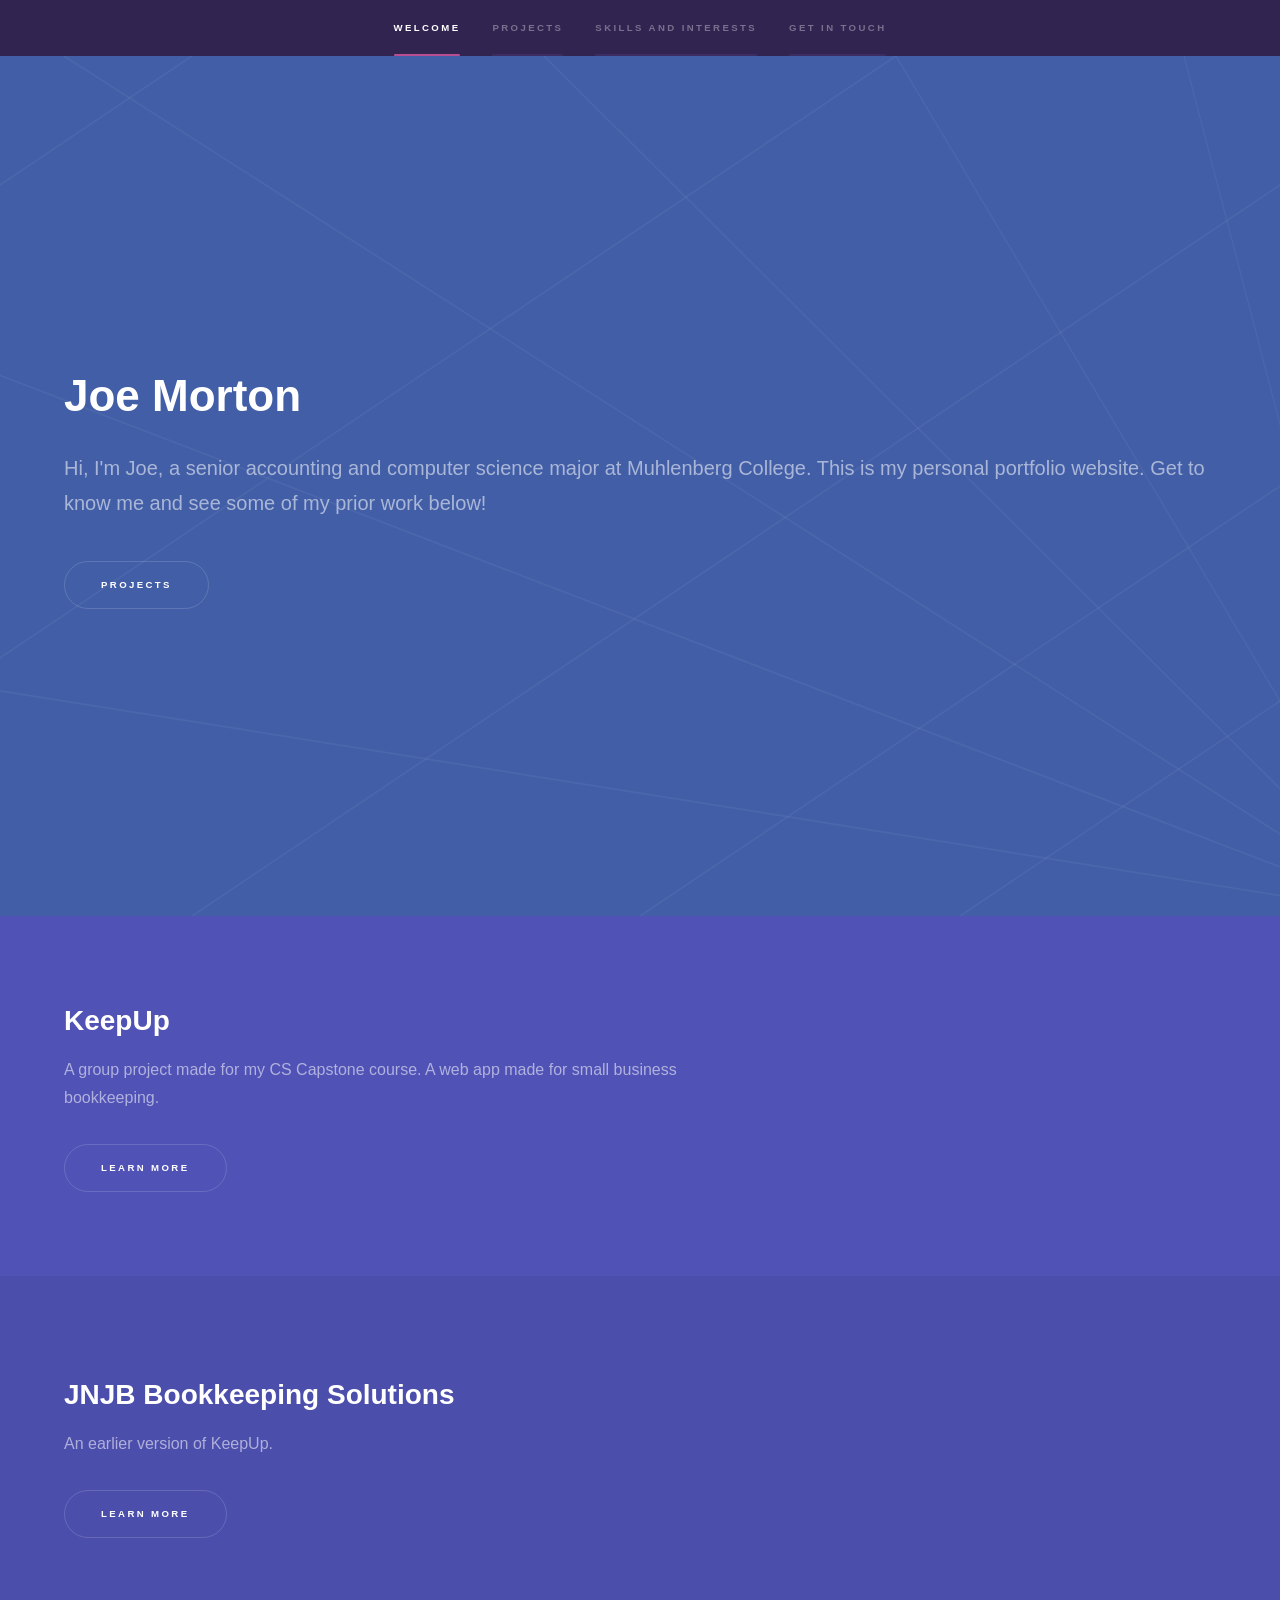
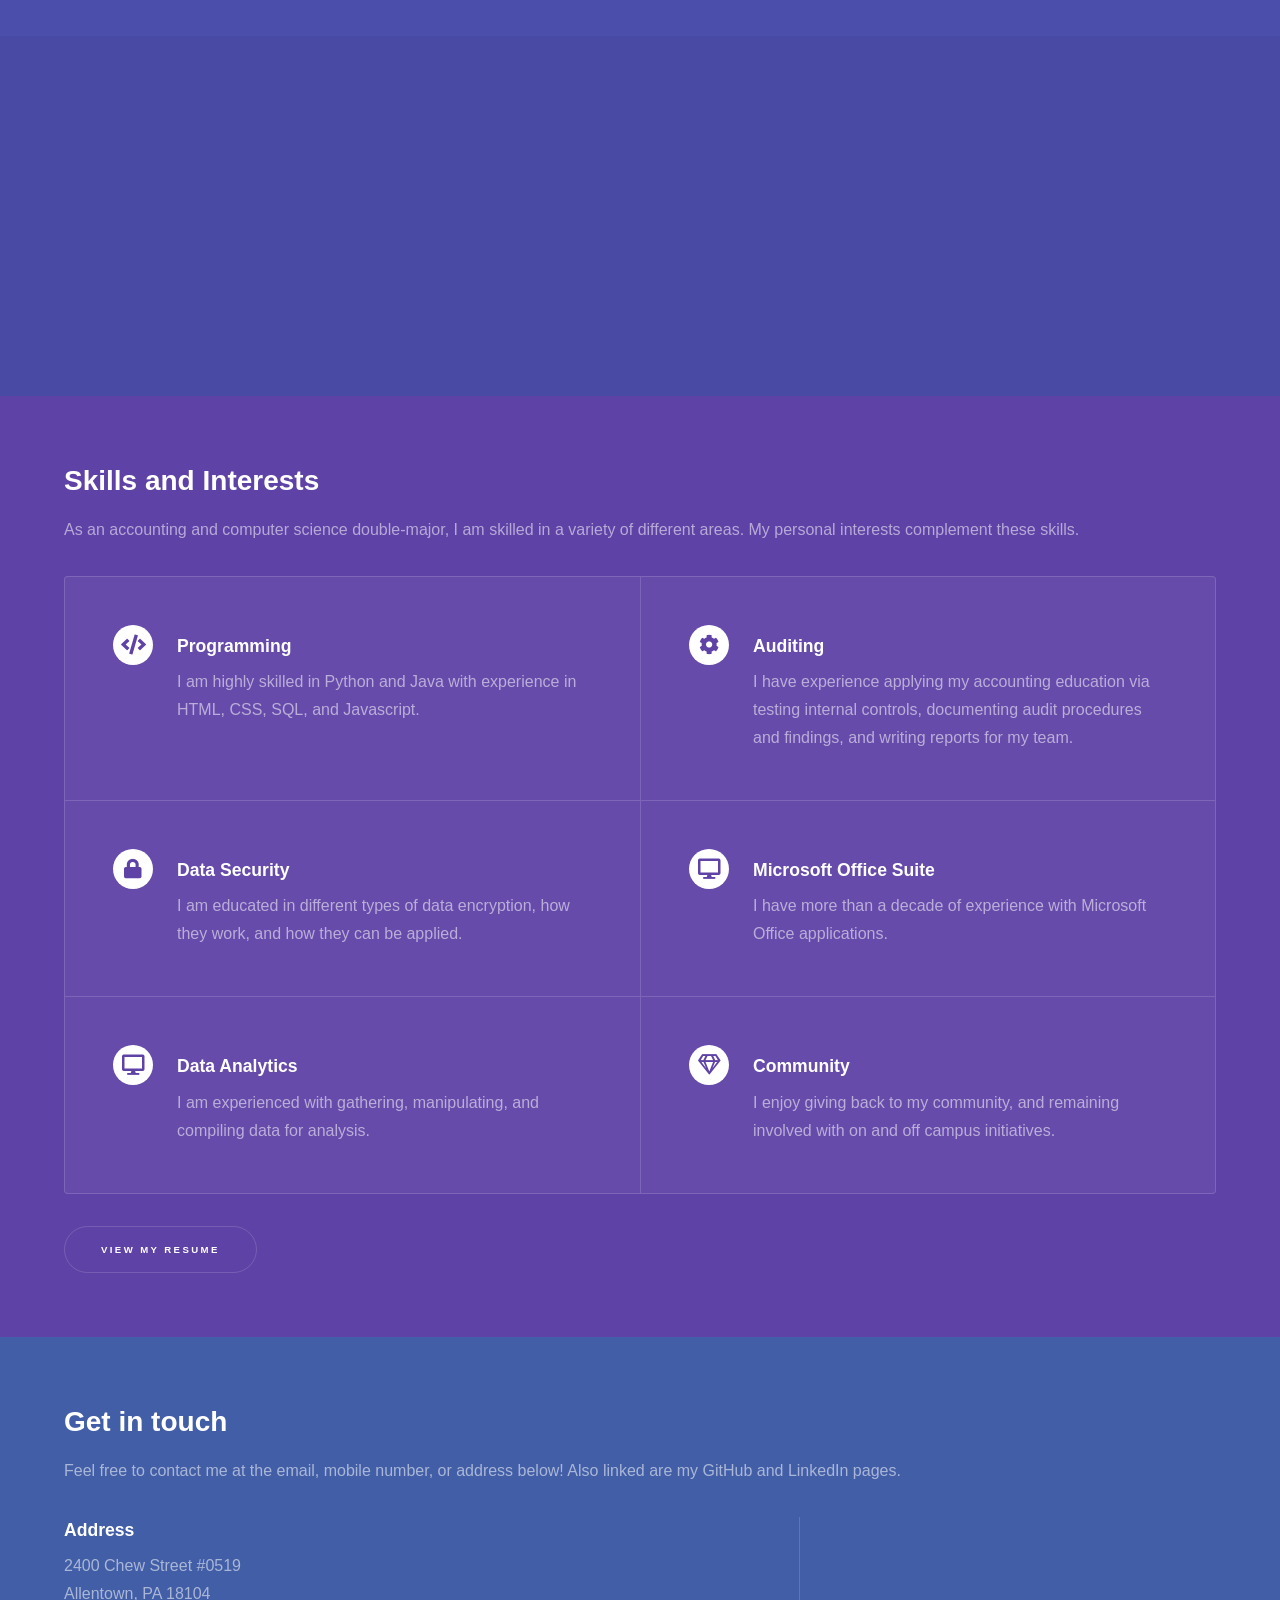
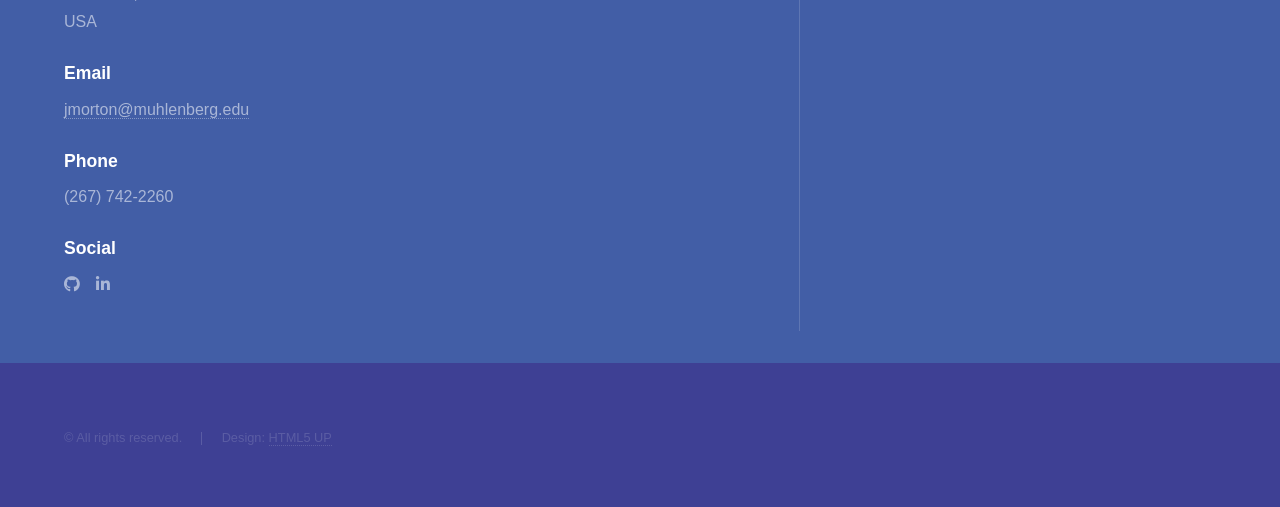
==== html5up-hyperspace/index.html @ 294fd1d9 "Add files via upload" ====
<!DOCTYPE HTML>
<!--
	Hyperspace by HTML5 UP
	html5up.net | @ajlkn
	Free for personal and commercial use under the CCA 3.0 license (html5up.net/license)
-->
<html>
	<head>
		<title>Joe Morton Personal Portfolio</title>
		<meta charset="utf-8" />
		<meta name="viewport" content="width=device-width, initial-scale=1, user-scalable=no" />
		<link rel="stylesheet" href="assets/css/main.css" />
		<noscript><link rel="stylesheet" href="assets/css/noscript.css" /></noscript>
	</head>
	<body class="is-preload">

		<!-- Sidebar -->
			<section id="sidebar">
				<div class="inner">
					<nav>
						<ul>
							<li><a href="#intro">Welcome</a></li>
							<li><a href="#one">Projects</a></li>
							<li><a href="#two">Skills and Interests</a></li>
							<li><a href="#three">Get in touch</a></li>
						</ul>
					</nav>
				</div>
			</section>

		<!-- Wrapper -->
			<div id="wrapper">

				<!-- Intro -->
					<section id="intro" class="wrapper style1 fullscreen fade-up">
						<div class="inner">
							<h1>Joe Morton</h1>
							<p>Hi, I'm Joe, a senior accounting and computer science major at Muhlenberg College. This is my personal portfolio website. Get to know me and see some of my prior work below!</p>
							<ul class="actions">
								<li><a href="#one" class="button scrolly">Projects</a></li>
							</ul>
						</div>
					</section>

				<!-- One -->
					<section id="one" class="wrapper style2 spotlights">
						<section>
							<div class="content">
								<div class="inner">
									<h2>KeepUp</h2>
									<p>A group project made for my CS Capstone course. A web app made for small business bookkeeping.</p>
									<ul class="actions">
										<li><a href="keepUp.html" class="button">Learn more</a></li>
									</ul>
								</div>
							</div>
						</section>
						<section>
							<div class="content">
								<div class="inner">
									<h2>JNJB Bookkeeping Solutions</h2>
									<p>An earlier version of KeepUp.</p>
									<ul class="actions">
										<li><a href="jNJB.html" class="button">Learn more</a></li>
									</ul>
								</div>
							</div>
						</section>
						<section>
							<div class="content">
								<div class="inner">
									<h2>PyAccountant</h2>
									<p>A simple Python program that reads ".csv" type accounting journals and finds errors.</p>
									<ul class="actions">
										<li><a href="pyAccountant.html" class="button">Learn more</a></li>
									</ul>
								</div>
							</div>
						</section>
					</section>

				<!-- Two -->
					<section id="two" class="wrapper style3 fade-up">
						<div class="inner">
							<h2>Skills and Interests</h2>
							<p>As an accounting and computer science double-major, I am skilled in a variety of different areas. My personal interests complement these skills.</p>
							<div class="features">
								<section>
									<span class="icon solid major fa-code"></span>
									<h3>Programming</h3>
									<p>I am highly skilled in Python and Java with experience in HTML, CSS, SQL, and Javascript.</p>
								</section>
								<section>
									<span class="icon solid major fa-cog"></span>
									<h3>Auditing</h3>
									<p>I have experience applying my accounting education via testing internal controls, documenting audit procedures and findings, and writing reports for my team.</p>
								</section>
								<section>
									<span class="icon solid major fa-lock"></span>
									<h3>Data Security</h3>
									<p>I am educated in different types of data encryption, how they work, and how they can be applied.</p>
								</section>
								<section>
									<span class="icon solid major fa-desktop"></span>
									<h3>Microsoft Office Suite</h3>
									<p>I have more than a decade of experience with Microsoft Office applications.</p>
								</section>
								<section>
									<span class="icon solid major fa-desktop"></span>
									<h3>Data Analytics</h3>
									<p>I am experienced with gathering, manipulating, and compiling data for analysis.</p>
								</section>
								<section>
									<span class="icon major fa-gem"></span>
									<h3>Community</h3>
									<p>I enjoy giving back to my community, and remaining involved with on and off campus initiatives.</p>
								</section>
							</div>
							<ul class="actions">
								<li><a href="Joseph Morton Resume.pdf" class="button">View my resume</a></li>
							</ul>
						</div>
					</section>

				<!-- Three -->
					<section id="three" class="wrapper style1 fade-up">
						<div class="inner">
							<h2>Get in touch</h2>
							<p>Feel free to contact me at the email, mobile number, or address below! Also linked are my GitHub and LinkedIn pages.</p>
							<div class="split style1">
								<section>
									<ul class="contact">
										<li>
											<h3>Address</h3>
											<span>2400 Chew Street #0519<br />
											Allentown, PA 18104<br />
											USA</span>
										</li>
										<li>
											<h3>Email</h3>
											<a href="mailto:jmorton@muhlenberg.edu">jmorton@muhlenberg.edu</a>
										</li>
										<li>
											<h3>Phone</h3>
											<span>(267) 742-2260</span>
										</li>
										<li>
											<h3>Social</h3>
											<ul class="icons">
												<li><a href="https://github.com/jmorton071" class="icon brands fa-github"><span class="label">GitHub</span></a></li>
												<li><a href="www.linkedin.com/in/joe-morton-667a39274" class="icon brands fa-linkedin-in"><span class="label">LinkedIn</span></a></li>
											</ul>
										</li>
									</ul>
								</section>
							</div>
						</div>
					</section>

			</div>

		<!-- Footer -->
			<footer id="footer" class="wrapper style2-alt">
				<div class="inner">
					<ul class="menu">
						<li>&copy; All rights reserved.</li><li>Design: <a href="http://html5up.net">HTML5 UP</a></li>
					</ul>
				</div>
			</footer>

		<!-- Scripts -->
			<script src="assets/js/jquery.min.js"></script>
			<script src="assets/js/jquery.scrollex.min.js"></script>
			<script src="assets/js/jquery.scrolly.min.js"></script>
			<script src="assets/js/browser.min.js"></script>
			<script src="assets/js/breakpoints.min.js"></script>
			<script src="assets/js/util.js"></script>
			<script src="assets/js/main.js"></script>

	</body>
</html>
---- html5up-hyperspace/assets/css/main.css ----
@import url(fontawesome-all.min.css);

/*
	Hyperspace by HTML5 UP
	html5up.net | @ajlkn
	Free for personal and commercial use under the CCA 3.0 license (html5up.net/license)
*/

html, body, div, span, applet, object,
iframe, h1, h2, h3, h4, h5, h6, p, blockquote,
pre, a, abbr, acronym, address, big, cite,
code, del, dfn, em, img, ins, kbd, q, s, samp,
small, strike, strong, sub, sup, tt, var, b,
u, i, center, dl, dt, dd, ol, ul, li, fieldset,
form, label, legend, table, caption, tbody,
tfoot, thead, tr, th, td, article, aside,
canvas, details, embed, figure, figcaption,
footer, header, hgroup, menu, nav, output, ruby,
section, summary, time, mark, audio, video {
	margin: 0;
	padding: 0;
	border: 0;
	font-size: 100%;
	font: inherit;
	vertical-align: baseline;}

article, aside, details, figcaption, figure,
footer, header, hgroup, menu, nav, section {
	display: block;}

body {
	line-height: 1;
}

ol, ul {
	list-style: none;
}

blockquote, q {
	quotes: none;
}

	blockquote:before, blockquote:after, q:before, q:after {
		content: '';
		content: none;
	}

table {
	border-collapse: collapse;
	border-spacing: 0;
}

body {
	-webkit-text-size-adjust: none;
}

mark {
	background-color: transparent;
	color: inherit;
}

input::-moz-focus-inner {
	border: 0;
	padding: 0;
}

input, select, textarea {
	-moz-appearance: none;
	-webkit-appearance: none;
	-ms-appearance: none;
	appearance: none;
}

/* Basic */

	@-ms-viewport {
		width: device-width;
	}

	body {
		-ms-overflow-style: scrollbar;
	}

	@media screen and (max-width: 480px) {

		html, body {
			min-width: 320px;
		}

	}

	html {
		box-sizing: border-box;
	}

	*, *:before, *:after {
		box-sizing: inherit;
	}

	body {
		background: #312450;
	}

		body.is-preload *, body.is-preload *:before, body.is-preload *:after {
			-moz-animation: none !important;
			-webkit-animation: none !important;
			-ms-animation: none !important;
			animation: none !important;
			-moz-transition: none !important;
			-webkit-transition: none !important;
			-ms-transition: none !important;
			transition: none !important;
		}

/* Type */

	body, input, select, textarea {
		color: rgba(255, 255, 255, 0.55);
		font-family: Arial, Helvetica, sans-serif;
		font-size: 16.5pt;
		font-weight: normal;
		line-height: 1.75;
	}

		@media screen and (max-width: 1680px) {

			body, input, select, textarea {
				font-size: 13pt;
			}

		}

		@media screen and (max-width: 1280px) {

			body, input, select, textarea {
				font-size: 12pt;
			}

		}

		@media screen and (max-width: 360px) {

			body, input, select, textarea {
				font-size: 11pt;
			}

		}

	a {
		-moz-transition: color 0.2s ease, border-bottom-color 0.2s ease;
		-webkit-transition: color 0.2s ease, border-bottom-color 0.2s ease;
		-ms-transition: color 0.2s ease, border-bottom-color 0.2s ease;
		transition: color 0.2s ease, border-bottom-color 0.2s ease;
		border-bottom: dotted 1px rgba(255, 255, 255, 0.35);
		color: inherit;
		text-decoration: none;
	}

		a:hover {
			border-bottom-color: transparent;
			color: #ffffff;
		}

	strong, b {
		color: #ffffff;
		font-weight: bold;
	}

	em, i {
		font-style: italic;
	}

	p {
		margin: 0 0 2em 0;
	}

	h1, h2, h3, h4, h5, h6 {
		color: #ffffff;
		font-weight: bold;
		line-height: 1.5;
		margin: 0 0 0.5em 0;
	}

		h1 a, h2 a, h3 a, h4 a, h5 a, h6 a {
			color: inherit;
			text-decoration: none;
		}

	h1 {
		font-size: 2.75em;
	}

		h1.major {
			margin: 0 0 1.3em 0;
			position: relative;
			padding-bottom: 0.35em;
		}

			h1.major:after {
				background-image: -moz-linear-gradient(to right, #5e42a6, #b74e91);
				background-image: -webkit-linear-gradient(to right, #5e42a6, #b74e91);
				background-image: -ms-linear-gradient(to right, #5e42a6, #b74e91);
				background-image: linear-gradient(to right, #5e42a6, #b74e91);
				-moz-transition: max-width 0.2s ease;
				-webkit-transition: max-width 0.2s ease;
				-ms-transition: max-width 0.2s ease;
				transition: max-width 0.2s ease;
				border-radius: 0.2em;
				bottom: 0;
				content: '';
				height: 0.05em;
				position: absolute;
				right: 0;
				width: 100%;
			}

	h2 {
		font-size: 1.75em;
	}

	h3 {
		font-size: 1.1em;
	}

	h4 {
		font-size: 1em;
	}

	h5 {
		font-size: 0.8em;
	}

	h6 {
		font-size: 0.6em;
	}

	@media screen and (max-width: 736px) {

		h1 {
			font-size: 2em;
		}

		h2 {
			font-size: 1.25em;
		}

		h3 {
			font-size: 1em;
		}

		h4 {
			font-size: 0.8em;
		}

		h5 {
			font-size: 0.6em;
		}

		h6 {
			font-size: 0.6em;
		}

	}

	sub {
		font-size: 0.8em;
		position: relative;
		top: 0.5em;
	}

	sup {
		font-size: 0.8em;
		position: relative;
		top: -0.5em;
	}

	blockquote {
		border-left: solid 4px rgba(255, 255, 255, 0.15);
		font-style: italic;
		margin: 0 0 2em 0;
		padding: 0.5em 0 0.5em 2em;
	}

	code {
		background: rgba(255, 255, 255, 0.05);
		border-radius: 0.25em;
		border: solid 1px rgba(255, 255, 255, 0.15);
		font-family: "Courier New", monospace;
		font-size: 0.9em;
		margin: 0 0.25em;
		padding: 0.25em 0.65em;
	}

	pre {
		-webkit-overflow-scrolling: touch;
		font-family: "Courier New", monospace;
		font-size: 0.9em;
		margin: 0 0 2em 0;
	}

		pre code {
			display: block;
			line-height: 1.75em;
			padding: 1em 1.5em;
			overflow-x: auto;
		}

	hr {
		border: 0;
		border-bottom: solid 1px rgba(255, 255, 255, 0.15);
		margin: 2em 0;
	}

		hr.major {
			margin: 3em 0;
		}

	.align-left {
		text-align: left;
	}

	.align-center {
		text-align: center;
	}

	.align-right {
		text-align: right;
	}

/* Row */

	.row {
		display: flex;
		flex-wrap: wrap;
		box-sizing: border-box;
		align-items: stretch;
	}

		.row > * {
			box-sizing: border-box;
		}

		.row.gtr-uniform > * > :last-child {
			margin-bottom: 0;
		}

		.row.aln-left {
			justify-content: flex-start;
		}

		.row.aln-center {
			justify-content: center;
		}

		.row.aln-right {
			justify-content: flex-end;
		}

		.row.aln-top {
			align-items: flex-start;
		}

		.row.aln-middle {
			align-items: center;
		}

		.row.aln-bottom {
			align-items: flex-end;
		}

		.row > .imp {
			order: -1;
		}

		.row > .col-1 {
			width: 8.33333%;
		}

		.row > .off-1 {
			margin-left: 8.33333%;
		}

		.row > .col-2 {
			width: 16.66667%;
		}

		.row > .off-2 {
			margin-left: 16.66667%;
		}

		.row > .col-3 {
			width: 25%;
		}

		.row > .off-3 {
			margin-left: 25%;
		}

		.row > .col-4 {
			width: 33.33333%;
		}

		.row > .off-4 {
			margin-left: 33.33333%;
		}

		.row > .col-5 {
			width: 41.66667%;
		}

		.row > .off-5 {
			margin-left: 41.66667%;
		}

		.row > .col-6 {
			width: 50%;
		}

		.row > .off-6 {
			margin-left: 50%;
		}

		.row > .col-7 {
			width: 58.33333%;
		}

		.row > .off-7 {
			margin-left: 58.33333%;
		}

		.row > .col-8 {
			width: 66.66667%;
		}

		.row > .off-8 {
			margin-left: 66.66667%;
		}

		.row > .col-9 {
			width: 75%;
		}

		.row > .off-9 {
			margin-left: 75%;
		}

		.row > .col-10 {
			width: 83.33333%;
		}

		.row > .off-10 {
			margin-left: 83.33333%;
		}

		.row > .col-11 {
			width: 91.66667%;
		}

		.row > .off-11 {
			margin-left: 91.66667%;
		}

		.row > .col-12 {
			width: 100%;
		}

		.row > .off-12 {
			margin-left: 100%;
		}

		.row.gtr-0 {
			margin-top: 0;
			margin-left: 0em;
		}

			.row.gtr-0 > * {
				padding: 0 0 0 0em;
			}

			.row.gtr-0.gtr-uniform {
				margin-top: 0em;
			}

				.row.gtr-0.gtr-uniform > * {
					padding-top: 0em;
				}

		.row.gtr-25 {
			margin-top: 0;
			margin-left: -0.375em;
		}

			.row.gtr-25 > * {
				padding: 0 0 0 0.375em;
			}

			.row.gtr-25.gtr-uniform {
				margin-top: -0.375em;
			}

				.row.gtr-25.gtr-uniform > * {
					padding-top: 0.375em;
				}

		.row.gtr-50 {
			margin-top: 0;
			margin-left: -0.75em;
		}

			.row.gtr-50 > * {
				padding: 0 0 0 0.75em;
			}

			.row.gtr-50.gtr-uniform {
				margin-top: -0.75em;
			}

				.row.gtr-50.gtr-uniform > * {
					padding-top: 0.75em;
				}

		.row {
			margin-top: 0;
			margin-left: -1.5em;
		}

			.row > * {
				padding: 0 0 0 1.5em;
			}

			.row.gtr-uniform {
				margin-top: -1.5em;
			}

				.row.gtr-uniform > * {
					padding-top: 1.5em;
				}

		.row.gtr-150 {
			margin-top: 0;
			margin-left: -2.25em;
		}

			.row.gtr-150 > * {
				padding: 0 0 0 2.25em;
			}

			.row.gtr-150.gtr-uniform {
				margin-top: -2.25em;
			}

				.row.gtr-150.gtr-uniform > * {
					padding-top: 2.25em;
				}

		.row.gtr-200 {
			margin-top: 0;
			margin-left: -3em;
		}

			.row.gtr-200 > * {
				padding: 0 0 0 3em;
			}

			.row.gtr-200.gtr-uniform {
				margin-top: -3em;
			}

				.row.gtr-200.gtr-uniform > * {
					padding-top: 3em;
				}

		@media screen and (max-width: 1680px) {

			.row {
				display: flex;
				flex-wrap: wrap;
				box-sizing: border-box;
				align-items: stretch;
			}

				.row > * {
					box-sizing: border-box;
				}

				.row.gtr-uniform > * > :last-child {
					margin-bottom: 0;
				}

				.row.aln-left {
					justify-content: flex-start;
				}

				.row.aln-center {
					justify-content: center;
				}

				.row.aln-right {
					justify-content: flex-end;
				}

				.row.aln-top {
					align-items: flex-start;
				}

				.row.aln-middle {
					align-items: center;
				}

				.row.aln-bottom {
					align-items: flex-end;
				}

				.row > .imp-xlarge {
					order: -1;
				}

				.row > .col-1-xlarge {
					width: 8.33333%;
				}

				.row > .off-1-xlarge {
					margin-left: 8.33333%;
				}

				.row > .col-2-xlarge {
					width: 16.66667%;
				}

				.row > .off-2-xlarge {
					margin-left: 16.66667%;
				}

				.row > .col-3-xlarge {
					width: 25%;
				}

				.row > .off-3-xlarge {
					margin-left: 25%;
				}

				.row > .col-4-xlarge {
					width: 33.33333%;
				}

				.row > .off-4-xlarge {
					margin-left: 33.33333%;
				}

				.row > .col-5-xlarge {
					width: 41.66667%;
				}

				.row > .off-5-xlarge {
					margin-left: 41.66667%;
				}

				.row > .col-6-xlarge {
					width: 50%;
				}

				.row > .off-6-xlarge {
					margin-left: 50%;
				}

				.row > .col-7-xlarge {
					width: 58.33333%;
				}

				.row > .off-7-xlarge {
					margin-left: 58.33333%;
				}

				.row > .col-8-xlarge {
					width: 66.66667%;
				}

				.row > .off-8-xlarge {
					margin-left: 66.66667%;
				}

				.row > .col-9-xlarge {
					width: 75%;
				}

				.row > .off-9-xlarge {
					margin-left: 75%;
				}

				.row > .col-10-xlarge {
					width: 83.33333%;
				}

				.row > .off-10-xlarge {
					margin-left: 83.33333%;
				}

				.row > .col-11-xlarge {
					width: 91.66667%;
				}

				.row > .off-11-xlarge {
					margin-left: 91.66667%;
				}

				.row > .col-12-xlarge {
					width: 100%;
				}

				.row > .off-12-xlarge {
					margin-left: 100%;
				}

				.row.gtr-0 {
					margin-top: 0;
					margin-left: 0em;
				}

					.row.gtr-0 > * {
						padding: 0 0 0 0em;
					}

					.row.gtr-0.gtr-uniform {
						margin-top: 0em;
					}

						.row.gtr-0.gtr-uniform > * {
							padding-top: 0em;
						}

				.row.gtr-25 {
					margin-top: 0;
					margin-left: -0.375em;
				}

					.row.gtr-25 > * {
						padding: 0 0 0 0.375em;
					}

					.row.gtr-25.gtr-uniform {
						margin-top: -0.375em;
					}

						.row.gtr-25.gtr-uniform > * {
							padding-top: 0.375em;
						}

				.row.gtr-50 {
					margin-top: 0;
					margin-left: -0.75em;
				}

					.row.gtr-50 > * {
						padding: 0 0 0 0.75em;
					}

					.row.gtr-50.gtr-uniform {
						margin-top: -0.75em;
					}

						.row.gtr-50.gtr-uniform > * {
							padding-top: 0.75em;
						}

				.row {
					margin-top: 0;
					margin-left: -1.5em;
				}

					.row > * {
						padding: 0 0 0 1.5em;
					}

					.row.gtr-uniform {
						margin-top: -1.5em;
					}

						.row.gtr-uniform > * {
							padding-top: 1.5em;
						}

				.row.gtr-150 {
					margin-top: 0;
					margin-left: -2.25em;
				}

					.row.gtr-150 > * {
						padding: 0 0 0 2.25em;
					}

					.row.gtr-150.gtr-uniform {
						margin-top: -2.25em;
					}

						.row.gtr-150.gtr-uniform > * {
							padding-top: 2.25em;
						}

				.row.gtr-200 {
					margin-top: 0;
					margin-left: -3em;
				}

					.row.gtr-200 > * {
						padding: 0 0 0 3em;
					}

					.row.gtr-200.gtr-uniform {
						margin-top: -3em;
					}

						.row.gtr-200.gtr-uniform > * {
							padding-top: 3em;
						}

		}

		@media screen and (max-width: 1280px) {

			.row {
				display: flex;
				flex-wrap: wrap;
				box-sizing: border-box;
				align-items: stretch;
			}

				.row > * {
					box-sizing: border-box;
				}

				.row.gtr-uniform > * > :last-child {
					margin-bottom: 0;
				}

				.row.aln-left {
					justify-content: flex-start;
				}

				.row.aln-center {
					justify-content: center;
				}

				.row.aln-right {
					justify-content: flex-end;
				}

				.row.aln-top {
					align-items: flex-start;
				}

				.row.aln-middle {
					align-items: center;
				}

				.row.aln-bottom {
					align-items: flex-end;
				}

				.row > .imp-large {
					order: -1;
				}

				.row > .col-1-large {
					width: 8.33333%;
				}

				.row > .off-1-large {
					margin-left: 8.33333%;
				}

				.row > .col-2-large {
					width: 16.66667%;
				}

				.row > .off-2-large {
					margin-left: 16.66667%;
				}

				.row > .col-3-large {
					width: 25%;
				}

				.row > .off-3-large {
					margin-left: 25%;
				}

				.row > .col-4-large {
					width: 33.33333%;
				}

				.row > .off-4-large {
					margin-left: 33.33333%;
				}

				.row > .col-5-large {
					width: 41.66667%;
				}

				.row > .off-5-large {
					margin-left: 41.66667%;
				}

				.row > .col-6-large {
					width: 50%;
				}

				.row > .off-6-large {
					margin-left: 50%;
				}

				.row > .col-7-large {
					width: 58.33333%;
				}

				.row > .off-7-large {
					margin-left: 58.33333%;
				}

				.row > .col-8-large {
					width: 66.66667%;
				}

				.row > .off-8-large {
					margin-left: 66.66667%;
				}

				.row > .col-9-large {
					width: 75%;
				}

				.row > .off-9-large {
					margin-left: 75%;
				}

				.row > .col-10-large {
					width: 83.33333%;
				}

				.row > .off-10-large {
					margin-left: 83.33333%;
				}

				.row > .col-11-large {
					width: 91.66667%;
				}

				.row > .off-11-large {
					margin-left: 91.66667%;
				}

				.row > .col-12-large {
					width: 100%;
				}

				.row > .off-12-large {
					margin-left: 100%;
				}

				.row.gtr-0 {
					margin-top: 0;
					margin-left: 0em;
				}

					.row.gtr-0 > * {
						padding: 0 0 0 0em;
					}

					.row.gtr-0.gtr-uniform {
						margin-top: 0em;
					}

						.row.gtr-0.gtr-uniform > * {
							padding-top: 0em;
						}

				.row.gtr-25 {
					margin-top: 0;
					margin-left: -0.375em;
				}

					.row.gtr-25 > * {
						padding: 0 0 0 0.375em;
					}

					.row.gtr-25.gtr-uniform {
						margin-top: -0.375em;
					}

						.row.gtr-25.gtr-uniform > * {
							padding-top: 0.375em;
						}

				.row.gtr-50 {
					margin-top: 0;
					margin-left: -0.75em;
				}

					.row.gtr-50 > * {
						padding: 0 0 0 0.75em;
					}

					.row.gtr-50.gtr-uniform {
						margin-top: -0.75em;
					}

						.row.gtr-50.gtr-uniform > * {
							padding-top: 0.75em;
						}

				.row {
					margin-top: 0;
					margin-left: -1.5em;
				}

					.row > * {
						padding: 0 0 0 1.5em;
					}

					.row.gtr-uniform {
						margin-top: -1.5em;
					}

						.row.gtr-uniform > * {
							padding-top: 1.5em;
						}

				.row.gtr-150 {
					margin-top: 0;
					margin-left: -2.25em;
				}

					.row.gtr-150 > * {
						padding: 0 0 0 2.25em;
					}

					.row.gtr-150.gtr-uniform {
						margin-top: -2.25em;
					}

						.row.gtr-150.gtr-uniform > * {
							padding-top: 2.25em;
						}

				.row.gtr-200 {
					margin-top: 0;
					margin-left: -3em;
				}

					.row.gtr-200 > * {
						padding: 0 0 0 3em;
					}

					.row.gtr-200.gtr-uniform {
						margin-top: -3em;
					}

						.row.gtr-200.gtr-uniform > * {
							padding-top: 3em;
						}

		}

		@media screen and (max-width: 980px) {

			.row {
				display: flex;
				flex-wrap: wrap;
				box-sizing: border-box;
				align-items: stretch;
			}

				.row > * {
					box-sizing: border-box;
				}

				.row.gtr-uniform > * > :last-child {
					margin-bottom: 0;
				}

				.row.aln-left {
					justify-content: flex-start;
				}

				.row.aln-center {
					justify-content: center;
				}

				.row.aln-right {
					justify-content: flex-end;
				}

				.row.aln-top {
					align-items: flex-start;
				}

				.row.aln-middle {
					align-items: center;
				}

				.row.aln-bottom {
					align-items: flex-end;
				}

				.row > .imp-medium {
					order: -1;
				}

				.row > .col-1-medium {
					width: 8.33333%;
				}

				.row > .off-1-medium {
					margin-left: 8.33333%;
				}

				.row > .col-2-medium {
					width: 16.66667%;
				}

				.row > .off-2-medium {
					margin-left: 16.66667%;
				}

				.row > .col-3-medium {
					width: 25%;
				}

				.row > .off-3-medium {
					margin-left: 25%;
				}

				.row > .col-4-medium {
					width: 33.33333%;
				}

				.row > .off-4-medium {
					margin-left: 33.33333%;
				}

				.row > .col-5-medium {
					width: 41.66667%;
				}

				.row > .off-5-medium {
					margin-left: 41.66667%;
				}

				.row > .col-6-medium {
					width: 50%;
				}

				.row > .off-6-medium {
					margin-left: 50%;
				}

				.row > .col-7-medium {
					width: 58.33333%;
				}

				.row > .off-7-medium {
					margin-left: 58.33333%;
				}

				.row > .col-8-medium {
					width: 66.66667%;
				}

				.row > .off-8-medium {
					margin-left: 66.66667%;
				}

				.row > .col-9-medium {
					width: 75%;
				}

				.row > .off-9-medium {
					margin-left: 75%;
				}

				.row > .col-10-medium {
					width: 83.33333%;
				}

				.row > .off-10-medium {
					margin-left: 83.33333%;
				}

				.row > .col-11-medium {
					width: 91.66667%;
				}

				.row > .off-11-medium {
					margin-left: 91.66667%;
				}

				.row > .col-12-medium {
					width: 100%;
				}

				.row > .off-12-medium {
					margin-left: 100%;
				}

				.row.gtr-0 {
					margin-top: 0;
					margin-left: 0em;
				}

					.row.gtr-0 > * {
						padding: 0 0 0 0em;
					}

					.row.gtr-0.gtr-uniform {
						margin-top: 0em;
					}

						.row.gtr-0.gtr-uniform > * {
							padding-top: 0em;
						}

				.row.gtr-25 {
					margin-top: 0;
					margin-left: -0.375em;
				}

					.row.gtr-25 > * {
						padding: 0 0 0 0.375em;
					}

					.row.gtr-25.gtr-uniform {
						margin-top: -0.375em;
					}

						.row.gtr-25.gtr-uniform > * {
							padding-top: 0.375em;
						}

				.row.gtr-50 {
					margin-top: 0;
					margin-left: -0.75em;
				}

					.row.gtr-50 > * {
						padding: 0 0 0 0.75em;
					}

					.row.gtr-50.gtr-uniform {
						margin-top: -0.75em;
					}

						.row.gtr-50.gtr-uniform > * {
							padding-top: 0.75em;
						}

				.row {
					margin-top: 0;
					margin-left: -1.5em;
				}

					.row > * {
						padding: 0 0 0 1.5em;
					}

					.row.gtr-uniform {
						margin-top: -1.5em;
					}

						.row.gtr-uniform > * {
							padding-top: 1.5em;
						}

				.row.gtr-150 {
					margin-top: 0;
					margin-left: -2.25em;
				}

					.row.gtr-150 > * {
						padding: 0 0 0 2.25em;
					}

					.row.gtr-150.gtr-uniform {
						margin-top: -2.25em;
					}

						.row.gtr-150.gtr-uniform > * {
							padding-top: 2.25em;
						}

				.row.gtr-200 {
					margin-top: 0;
					margin-left: -3em;
				}

					.row.gtr-200 > * {
						padding: 0 0 0 3em;
					}

					.row.gtr-200.gtr-uniform {
						margin-top: -3em;
					}

						.row.gtr-200.gtr-uniform > * {
							padding-top: 3em;
						}

		}

		@media screen and (max-width: 736px) {

			.row {
				display: flex;
				flex-wrap: wrap;
				box-sizing: border-box;
				align-items: stretch;
			}

				.row > * {
					box-sizing: border-box;
				}

				.row.gtr-uniform > * > :last-child {
					margin-bottom: 0;
				}

				.row.aln-left {
					justify-content: flex-start;
				}

				.row.aln-center {
					justify-content: center;
				}

				.row.aln-right {
					justify-content: flex-end;
				}

				.row.aln-top {
					align-items: flex-start;
				}

				.row.aln-middle {
					align-items: center;
				}

				.row.aln-bottom {
					align-items: flex-end;
				}

				.row > .imp-small {
					order: -1;
				}

				.row > .col-1-small {
					width: 8.33333%;
				}

				.row > .off-1-small {
					margin-left: 8.33333%;
				}

				.row > .col-2-small {
					width: 16.66667%;
				}

				.row > .off-2-small {
					margin-left: 16.66667%;
				}

				.row > .col-3-small {
					width: 25%;
				}

				.row > .off-3-small {
					margin-left: 25%;
				}

				.row > .col-4-small {
					width: 33.33333%;
				}

				.row > .off-4-small {
					margin-left: 33.33333%;
				}

				.row > .col-5-small {
					width: 41.66667%;
				}

				.row > .off-5-small {
					margin-left: 41.66667%;
				}

				.row > .col-6-small {
					width: 50%;
				}

				.row > .off-6-small {
					margin-left: 50%;
				}

				.row > .col-7-small {
					width: 58.33333%;
				}

				.row > .off-7-small {
					margin-left: 58.33333%;
				}

				.row > .col-8-small {
					width: 66.66667%;
				}

				.row > .off-8-small {
					margin-left: 66.66667%;
				}

				.row > .col-9-small {
					width: 75%;
				}

				.row > .off-9-small {
					margin-left: 75%;
				}

				.row > .col-10-small {
					width: 83.33333%;
				}

				.row > .off-10-small {
					margin-left: 83.33333%;
				}

				.row > .col-11-small {
					width: 91.66667%;
				}

				.row > .off-11-small {
					margin-left: 91.66667%;
				}

				.row > .col-12-small {
					width: 100%;
				}

				.row > .off-12-small {
					margin-left: 100%;
				}

				.row.gtr-0 {
					margin-top: 0;
					margin-left: 0em;
				}

					.row.gtr-0 > * {
						padding: 0 0 0 0em;
					}

					.row.gtr-0.gtr-uniform {
						margin-top: 0em;
					}

						.row.gtr-0.gtr-uniform > * {
							padding-top: 0em;
						}

				.row.gtr-25 {
					margin-top: 0;
					margin-left: -0.375em;
				}

					.row.gtr-25 > * {
						padding: 0 0 0 0.375em;
					}

					.row.gtr-25.gtr-uniform {
						margin-top: -0.375em;
					}

						.row.gtr-25.gtr-uniform > * {
							padding-top: 0.375em;
						}

				.row.gtr-50 {
					margin-top: 0;
					margin-left: -0.75em;
				}

					.row.gtr-50 > * {
						padding: 0 0 0 0.75em;
					}

					.row.gtr-50.gtr-uniform {
						margin-top: -0.75em;
					}

						.row.gtr-50.gtr-uniform > * {
							padding-top: 0.75em;
						}

				.row {
					margin-top: 0;
					margin-left: -1.5em;
				}

					.row > * {
						padding: 0 0 0 1.5em;
					}

					.row.gtr-uniform {
						margin-top: -1.5em;
					}

						.row.gtr-uniform > * {
							padding-top: 1.5em;
						}

				.row.gtr-150 {
					margin-top: 0;
					margin-left: -2.25em;
				}

					.row.gtr-150 > * {
						padding: 0 0 0 2.25em;
					}

					.row.gtr-150.gtr-uniform {
						margin-top: -2.25em;
					}

						.row.gtr-150.gtr-uniform > * {
							padding-top: 2.25em;
						}

				.row.gtr-200 {
					margin-top: 0;
					margin-left: -3em;
				}

					.row.gtr-200 > * {
						padding: 0 0 0 3em;
					}

					.row.gtr-200.gtr-uniform {
						margin-top: -3em;
					}

						.row.gtr-200.gtr-uniform > * {
							padding-top: 3em;
						}

		}

		@media screen and (max-width: 480px) {

			.row {
				display: flex;
				flex-wrap: wrap;
				box-sizing: border-box;
				align-items: stretch;
			}

				.row > * {
					box-sizing: border-box;
				}

				.row.gtr-uniform > * > :last-child {
					margin-bottom: 0;
				}

				.row.aln-left {
					justify-content: flex-start;
				}

				.row.aln-center {
					justify-content: center;
				}

				.row.aln-right {
					justify-content: flex-end;
				}

				.row.aln-top {
					align-items: flex-start;
				}

				.row.aln-middle {
					align-items: center;
				}

				.row.aln-bottom {
					align-items: flex-end;
				}

				.row > .imp-xsmall {
					order: -1;
				}

				.row > .col-1-xsmall {
					width: 8.33333%;
				}

				.row > .off-1-xsmall {
					margin-left: 8.33333%;
				}

				.row > .col-2-xsmall {
					width: 16.66667%;
				}

				.row > .off-2-xsmall {
					margin-left: 16.66667%;
				}

				.row > .col-3-xsmall {
					width: 25%;
				}

				.row > .off-3-xsmall {
					margin-left: 25%;
				}

				.row > .col-4-xsmall {
					width: 33.33333%;
				}

				.row > .off-4-xsmall {
					margin-left: 33.33333%;
				}

				.row > .col-5-xsmall {
					width: 41.66667%;
				}

				.row > .off-5-xsmall {
					margin-left: 41.66667%;
				}

				.row > .col-6-xsmall {
					width: 50%;
				}

				.row > .off-6-xsmall {
					margin-left: 50%;
				}

				.row > .col-7-xsmall {
					width: 58.33333%;
				}

				.row > .off-7-xsmall {
					margin-left: 58.33333%;
				}

				.row > .col-8-xsmall {
					width: 66.66667%;
				}

				.row > .off-8-xsmall {
					margin-left: 66.66667%;
				}

				.row > .col-9-xsmall {
					width: 75%;
				}

				.row > .off-9-xsmall {
					margin-left: 75%;
				}

				.row > .col-10-xsmall {
					width: 83.33333%;
				}

				.row > .off-10-xsmall {
					margin-left: 83.33333%;
				}

				.row > .col-11-xsmall {
					width: 91.66667%;
				}

				.row > .off-11-xsmall {
					margin-left: 91.66667%;
				}

				.row > .col-12-xsmall {
					width: 100%;
				}

				.row > .off-12-xsmall {
					margin-left: 100%;
				}

				.row.gtr-0 {
					margin-top: 0;
					margin-left: 0em;
				}

					.row.gtr-0 > * {
						padding: 0 0 0 0em;
					}

					.row.gtr-0.gtr-uniform {
						margin-top: 0em;
					}

						.row.gtr-0.gtr-uniform > * {
							padding-top: 0em;
						}

				.row.gtr-25 {
					margin-top: 0;
					margin-left: -0.375em;
				}

					.row.gtr-25 > * {
						padding: 0 0 0 0.375em;
					}

					.row.gtr-25.gtr-uniform {
						margin-top: -0.375em;
					}

						.row.gtr-25.gtr-uniform > * {
							padding-top: 0.375em;
						}

				.row.gtr-50 {
					margin-top: 0;
					margin-left: -0.75em;
				}

					.row.gtr-50 > * {
						padding: 0 0 0 0.75em;
					}

					.row.gtr-50.gtr-uniform {
						margin-top: -0.75em;
					}

						.row.gtr-50.gtr-uniform > * {
							padding-top: 0.75em;
						}

				.row {
					margin-top: 0;
					margin-left: -1.5em;
				}

					.row > * {
						padding: 0 0 0 1.5em;
					}

					.row.gtr-uniform {
						margin-top: -1.5em;
					}

						.row.gtr-uniform > * {
							padding-top: 1.5em;
						}

				.row.gtr-150 {
					margin-top: 0;
					margin-left: -2.25em;
				}

					.row.gtr-150 > * {
						padding: 0 0 0 2.25em;
					}

					.row.gtr-150.gtr-uniform {
						margin-top: -2.25em;
					}

						.row.gtr-150.gtr-uniform > * {
							padding-top: 2.25em;
						}

				.row.gtr-200 {
					margin-top: 0;
					margin-left: -3em;
				}

					.row.gtr-200 > * {
						padding: 0 0 0 3em;
					}

					.row.gtr-200.gtr-uniform {
						margin-top: -3em;
					}

						.row.gtr-200.gtr-uniform > * {
							padding-top: 3em;
						}

		}

/* Box */

	.box {
		border-radius: 0.25em;
		border: solid 1px rgba(255, 255, 255, 0.15);
		margin-bottom: 2em;
		padding: 1.5em;
	}

		.box > :last-child,
		.box > :last-child > :last-child,
		.box > :last-child > :last-child > :last-child {
			margin-bottom: 0;
		}

		.box.alt {
			border: 0;
			border-radius: 0;
			padding: 0;
		}

/* Button */

	input[type="submit"],
	input[type="reset"],
	input[type="button"],
	button,
	.button {
		-moz-appearance: none;
		-webkit-appearance: none;
		-ms-appearance: none;
		appearance: none;
		-moz-transition: border-color 0.2s ease;
		-webkit-transition: border-color 0.2s ease;
		-ms-transition: border-color 0.2s ease;
		transition: border-color 0.2s ease;
		background-color: transparent;
		border: solid 1px !important;
		border-color: rgba(255, 255, 255, 0.15) !important;
		border-radius: 3em;
		color: #ffffff !important;
		cursor: pointer;
		display: inline-block;
		font-size: 0.6em;
		font-weight: bold;
		height: calc(4.75em + 2px);
		letter-spacing: 0.25em;
		line-height: 4.75em;
		outline: 0;
		padding: 0 3.75em;
		position: relative;
		text-align: center;
		text-decoration: none;
		text-transform: uppercase;
		white-space: nowrap;
	}

		input[type="submit"]:after,
		input[type="reset"]:after,
		input[type="button"]:after,
		button:after,
		.button:after {
			-moz-transform: scale(0.25);
			-webkit-transform: scale(0.25);
			-ms-transform: scale(0.25);
			transform: scale(0.25);
			pointer-events: none;
			-moz-transition: opacity 0.2s ease, -moz-transform 0.2s ease;
			-webkit-transition: opacity 0.2s ease, -webkit-transform 0.2s ease;
			-ms-transition: opacity 0.2s ease, -ms-transform 0.2s ease;
			transition: opacity 0.2s ease, transform 0.2s ease;
			background: #ffffff;
			border-radius: 3em;
			content: '';
			height: 100%;
			left: 0;
			opacity: 0;
			position: absolute;
			top: 0;
			width: 100%;
		}

		input[type="submit"].icon:before,
		input[type="reset"].icon:before,
		input[type="button"].icon:before,
		button.icon:before,
		.button.icon:before {
			margin-right: 0.75em;
		}

		input[type="submit"].fit,
		input[type="reset"].fit,
		input[type="button"].fit,
		button.fit,
		.button.fit {
			width: 100%;
		}

		input[type="submit"].small,
		input[type="reset"].small,
		input[type="button"].small,
		button.small,
		.button.small {
			font-size: 0.4em;
		}

		input[type="submit"].large,
		input[type="reset"].large,
		input[type="button"].large,
		button.large,
		.button.large {
			font-size: 0.8em;
		}

		input[type="submit"].primary,
		input[type="reset"].primary,
		input[type="button"].primary,
		button.primary,
		.button.primary {
			background-color: #ffffff;
			color: #312450 !important;
		}

			input[type="submit"].primary:after,
			input[type="reset"].primary:after,
			input[type="button"].primary:after,
			button.primary:after,
			.button.primary:after {
				display: none;
			}

		input[type="submit"].disabled, input[type="submit"]:disabled,
		input[type="reset"].disabled,
		input[type="reset"]:disabled,
		input[type="button"].disabled,
		input[type="button"]:disabled,
		button.disabled,
		button:disabled,
		.button.disabled,
		.button:disabled {
			cursor: default;
			opacity: 0.5;
			pointer-events: none;
		}

		input[type="submit"]:hover,
		input[type="reset"]:hover,
		input[type="button"]:hover,
		button:hover,
		.button:hover {
			border-color: rgba(255, 255, 255, 0.55) !important;
		}

			input[type="submit"]:hover:after,
			input[type="reset"]:hover:after,
			input[type="button"]:hover:after,
			button:hover:after,
			.button:hover:after {
				opacity: 0.05;
				-moz-transform: scale(1);
				-webkit-transform: scale(1);
				-ms-transform: scale(1);
				transform: scale(1);
			}

			input[type="submit"]:hover:active,
			input[type="reset"]:hover:active,
			input[type="button"]:hover:active,
			button:hover:active,
			.button:hover:active {
				border-color: #ffffff !important;
			}

				input[type="submit"]:hover:active:after,
				input[type="reset"]:hover:active:after,
				input[type="button"]:hover:active:after,
				button:hover:active:after,
				.button:hover:active:after {
					opacity: 0.1;
				}

/* Features */

	.features {
		display: -moz-flex;
		display: -webkit-flex;
		display: -ms-flex;
		display: flex;
		-moz-flex-wrap: wrap;
		-webkit-flex-wrap: wrap;
		-ms-flex-wrap: wrap;
		flex-wrap: wrap;
		border-radius: 0.25em;
		border: solid 1px rgba(255, 255, 255, 0.15);
		background: rgba(255, 255, 255, 0.05);
		margin: 0 0 2em 0;
	}

		.features section {
			padding: 3.5em 3em 1em 7em ;
			width: 50%;
			border-top: solid 1px rgba(255, 255, 255, 0.15);
			position: relative;
		}

			.features section:nth-child(-n + 2) {
				border-top-width: 0;
			}

			.features section:nth-child(2n) {
				border-left: solid 1px rgba(255, 255, 255, 0.15);
			}

			.features section .icon {
				-moz-transition: opacity 0.5s ease, -moz-transform 0.5s ease;
				-webkit-transition: opacity 0.5s ease, -webkit-transform 0.5s ease;
				-ms-transition: opacity 0.5s ease, -ms-transform 0.5s ease;
				transition: opacity 0.5s ease, transform 0.5s ease;
				-moz-transition-delay: 1s;
				-webkit-transition-delay: 1s;
				-ms-transition-delay: 1s;
				transition-delay: 1s;
				-moz-transform: scale(1);
				-webkit-transform: scale(1);
				-ms-transform: scale(1);
				transform: scale(1);
				position: absolute;
				left: 3em;
				top: 3em;
				opacity: 1;
			}

			.features section:nth-child(1) .icon {
				-moz-transition-delay: 0.15s;
				-webkit-transition-delay: 0.15s;
				-ms-transition-delay: 0.15s;
				transition-delay: 0.15s;
			}

			.features section:nth-child(2) .icon {
				-moz-transition-delay: 0.3s;
				-webkit-transition-delay: 0.3s;
				-ms-transition-delay: 0.3s;
				transition-delay: 0.3s;
			}

			.features section:nth-child(3) .icon {
				-moz-transition-delay: 0.45s;
				-webkit-transition-delay: 0.45s;
				-ms-transition-delay: 0.45s;
				transition-delay: 0.45s;
			}

			.features section:nth-child(4) .icon {
				-moz-transition-delay: 0.6s;
				-webkit-transition-delay: 0.6s;
				-ms-transition-delay: 0.6s;
				transition-delay: 0.6s;
			}

			.features section:nth-child(5) .icon {
				-moz-transition-delay: 0.75s;
				-webkit-transition-delay: 0.75s;
				-ms-transition-delay: 0.75s;
				transition-delay: 0.75s;
			}

			.features section:nth-child(6) .icon {
				-moz-transition-delay: 0.9s;
				-webkit-transition-delay: 0.9s;
				-ms-transition-delay: 0.9s;
				transition-delay: 0.9s;
			}

			.features section:nth-child(7) .icon {
				-moz-transition-delay: 1.05s;
				-webkit-transition-delay: 1.05s;
				-ms-transition-delay: 1.05s;
				transition-delay: 1.05s;
			}

			.features section:nth-child(8) .icon {
				-moz-transition-delay: 1.2s;
				-webkit-transition-delay: 1.2s;
				-ms-transition-delay: 1.2s;
				transition-delay: 1.2s;
			}

			.features section:nth-child(9) .icon {
				-moz-transition-delay: 1.35s;
				-webkit-transition-delay: 1.35s;
				-ms-transition-delay: 1.35s;
				transition-delay: 1.35s;
			}

			.features section:nth-child(10) .icon {
				-moz-transition-delay: 1.5s;
				-webkit-transition-delay: 1.5s;
				-ms-transition-delay: 1.5s;
				transition-delay: 1.5s;
			}

			.features section:nth-child(11) .icon {
				-moz-transition-delay: 1.65s;
				-webkit-transition-delay: 1.65s;
				-ms-transition-delay: 1.65s;
				transition-delay: 1.65s;
			}

			.features section:nth-child(12) .icon {
				-moz-transition-delay: 1.8s;
				-webkit-transition-delay: 1.8s;
				-ms-transition-delay: 1.8s;
				transition-delay: 1.8s;
			}

			.features section:nth-child(13) .icon {
				-moz-transition-delay: 1.95s;
				-webkit-transition-delay: 1.95s;
				-ms-transition-delay: 1.95s;
				transition-delay: 1.95s;
			}

			.features section:nth-child(14) .icon {
				-moz-transition-delay: 2.1s;
				-webkit-transition-delay: 2.1s;
				-ms-transition-delay: 2.1s;
				transition-delay: 2.1s;
			}

			.features section:nth-child(15) .icon {
				-moz-transition-delay: 2.25s;
				-webkit-transition-delay: 2.25s;
				-ms-transition-delay: 2.25s;
				transition-delay: 2.25s;
			}

			.features section:nth-child(16) .icon {
				-moz-transition-delay: 2.4s;
				-webkit-transition-delay: 2.4s;
				-ms-transition-delay: 2.4s;
				transition-delay: 2.4s;
			}

			.features section:nth-child(17) .icon {
				-moz-transition-delay: 2.55s;
				-webkit-transition-delay: 2.55s;
				-ms-transition-delay: 2.55s;
				transition-delay: 2.55s;
			}

			.features section:nth-child(18) .icon {
				-moz-transition-delay: 2.7s;
				-webkit-transition-delay: 2.7s;
				-ms-transition-delay: 2.7s;
				transition-delay: 2.7s;
			}

			.features section:nth-child(19) .icon {
				-moz-transition-delay: 2.85s;
				-webkit-transition-delay: 2.85s;
				-ms-transition-delay: 2.85s;
				transition-delay: 2.85s;
			}

			.features section:nth-child(20) .icon {
				-moz-transition-delay: 3s;
				-webkit-transition-delay: 3s;
				-ms-transition-delay: 3s;
				transition-delay: 3s;
			}

		.features.inactive section .icon {
			-moz-transform: scale(0.5);
			-webkit-transform: scale(0.5);
			-ms-transform: scale(0.5);
			transform: scale(0.5);
			opacity: 0;
		}

		@media screen and (max-width: 980px) {

			.features {
				display: block;
			}

				.features section {
					border-top-width: 1px !important;
					border-left-width: 0 !important;
					width: 100%;
				}

					.features section:first-child {
						border-top-width: 0 !important;
					}

		}

		@media screen and (max-width: 736px) {

			.features section {
				padding: 2.5em 1.5em 0.1em 5.5em ;
			}

				.features section .icon {
					left: 1.5em;
					top: 2em;
				}

		}

		@media screen and (max-width: 480px) {

			.features section {
				padding: 2em 1.5em 0.1em 1.5em ;
			}

				.features section .icon {
					left: 0;
					position: relative;
					top: 0;
				}

		}

/* Form */

	form {
		margin: 0 0 2em 0;
	}

		form > :last-child {
			margin-bottom: 0;
		}

		form > .fields {
			display: -moz-flex;
			display: -webkit-flex;
			display: -ms-flex;
			display: flex;
			-moz-flex-wrap: wrap;
			-webkit-flex-wrap: wrap;
			-ms-flex-wrap: wrap;
			flex-wrap: wrap;
			width: calc(100% + 3em);
			margin: -1.5em 0 2em -1.5em;
		}

			form > .fields > .field {
				-moz-flex-grow: 0;
				-webkit-flex-grow: 0;
				-ms-flex-grow: 0;
				flex-grow: 0;
				-moz-flex-shrink: 0;
				-webkit-flex-shrink: 0;
				-ms-flex-shrink: 0;
				flex-shrink: 0;
				padding: 1.5em 0 0 1.5em;
				width: calc(100% - 1.5em);
			}

				form > .fields > .field.half {
					width: calc(50% - 0.75em);
				}

				form > .fields > .field.third {
					width: calc(100%/3 - 0.5em);
				}

				form > .fields > .field.quarter {
					width: calc(25% - 0.375em);
				}

		@media screen and (max-width: 480px) {

			form > .fields {
				width: calc(100% + 3em);
				margin: -1.5em 0 2em -1.5em;
			}

				form > .fields > .field {
					padding: 1.5em 0 0 1.5em;
					width: calc(100% - 1.5em);
				}

					form > .fields > .field.half {
						width: calc(100% - 1.5em);
					}

					form > .fields > .field.third {
						width: calc(100% - 1.5em);
					}

					form > .fields > .field.quarter {
						width: calc(100% - 1.5em);
					}

		}

	label {
		color: #ffffff;
		font-weight: bold;
		line-height: 1.5;
		margin: 0 0 0.7em 0;
		display: block;
		font-size: 1.1em;
	}

	input[type="text"],
	input[type="password"],
	input[type="email"],
	input[type="tel"],
	select,
	textarea {
		-moz-appearance: none;
		-webkit-appearance: none;
		-ms-appearance: none;
		appearance: none;
		background: rgba(255, 255, 255, 0.05);
		border-radius: 0.25em;
		border: none;
		border: solid 1px rgba(255, 255, 255, 0.15);
		color: inherit;
		display: block;
		outline: 0;
		padding: 0 1em;
		text-decoration: none;
		width: 100%;
	}

		input[type="text"]:invalid,
		input[type="password"]:invalid,
		input[type="email"]:invalid,
		input[type="tel"]:invalid,
		select:invalid,
		textarea:invalid {
			box-shadow: none;
		}

		input[type="text"]:focus,
		input[type="password"]:focus,
		input[type="email"]:focus,
		input[type="tel"]:focus,
		select:focus,
		textarea:focus {
			border-color: #ffffff;
			box-shadow: 0 0 0 1px #ffffff;
		}

	select {
		background-image: url("data:image/svg+xml;charset=utf8,%3Csvg xmlns='http://www.w3.org/2000/svg' width='40' height='40' preserveAspectRatio='none' viewBox='0 0 40 40'%3E%3Cpath d='M9.4,12.3l10.4,10.4l10.4-10.4c0.2-0.2,0.5-0.4,0.9-0.4c0.3,0,0.6,0.1,0.9,0.4l3.3,3.3c0.2,0.2,0.4,0.5,0.4,0.9 c0,0.4-0.1,0.6-0.4,0.9L20.7,31.9c-0.2,0.2-0.5,0.4-0.9,0.4c-0.3,0-0.6-0.1-0.9-0.4L4.3,17.3c-0.2-0.2-0.4-0.5-0.4-0.9 c0-0.4,0.1-0.6,0.4-0.9l3.3-3.3c0.2-0.2,0.5-0.4,0.9-0.4S9.1,12.1,9.4,12.3z' fill='rgba(255, 255, 255, 0.15)' /%3E%3C/svg%3E");
		background-size: 1.25rem;
		background-repeat: no-repeat;
		background-position: calc(100% - 1rem) center;
		height: 2.75em;
		padding-right: 2.75em;
		text-overflow: ellipsis;
	}

		select option {
			color: #ffffff;
			background: #312450;
		}

		select:focus::-ms-value {
			background-color: transparent;
		}

		select::-ms-expand {
			display: none;
		}

	input[type="text"],
	input[type="password"],
	input[type="email"],
	select {
		height: 2.75em;
	}

	textarea {
		padding: 0.75em 1em;
	}

		body.is-ie textarea {
			min-height: 10em;
		}

	input[type="checkbox"],
	input[type="radio"] {
		-moz-appearance: none;
		-webkit-appearance: none;
		-ms-appearance: none;
		appearance: none;
		display: block;
		float: left;
		margin-right: -2em;
		opacity: 0;
		width: 1em;
		z-index: -1;
	}

		input[type="checkbox"] + label,
		input[type="radio"] + label {
			text-decoration: none;
			color: rgba(255, 255, 255, 0.55);
			cursor: pointer;
			display: inline-block;
			font-size: 1em;
			font-weight: normal;
			padding-left: 2.4em;
			padding-right: 0.75em;
			position: relative;
		}

			input[type="checkbox"] + label:before,
			input[type="radio"] + label:before {
				-moz-osx-font-smoothing: grayscale;
				-webkit-font-smoothing: antialiased;
				display: inline-block;
				font-style: normal;
				font-variant: normal;
				text-rendering: auto;
				line-height: 1;
				text-transform: none !important;
				font-family: 'Font Awesome 5 Free';
				font-weight: 900;
			}

			input[type="checkbox"] + label:before,
			input[type="radio"] + label:before {
				background: rgba(255, 255, 255, 0.05);
				border-radius: 0.25em;
				border: solid 1px rgba(255, 255, 255, 0.15);
				content: '';
				display: inline-block;
				font-size: 0.8em;
				height: 2.0625em;
				left: 0;
				line-height: 2.0625em;
				position: absolute;
				text-align: center;
				top: 0;
				width: 2.0625em;
			}

		input[type="checkbox"]:checked + label:before,
		input[type="radio"]:checked + label:before {
			background: #ffffff;
			border-color: #ffffff;
			color: #b74e91;
			content: '\f00c';
		}

		input[type="checkbox"]:focus + label:before,
		input[type="radio"]:focus + label:before {
			border-color: #ffffff;
			box-shadow: 0 0 0 1px #ffffff;
		}

	input[type="checkbox"] + label:before {
		border-radius: 0.25em;
	}

	input[type="radio"] + label:before {
		border-radius: 100%;
	}

	::-webkit-input-placeholder {
		color: rgba(255, 255, 255, 0.35) !important;
		opacity: 1.0;
	}

	:-moz-placeholder {
		color: rgba(255, 255, 255, 0.35) !important;
		opacity: 1.0;
	}

	::-moz-placeholder {
		color: rgba(255, 255, 255, 0.35) !important;
		opacity: 1.0;
	}

	:-ms-input-placeholder {
		color: rgba(255, 255, 255, 0.35) !important;
		opacity: 1.0;
	}

/* Icon */

	.icon {
		text-decoration: none;
		border-bottom: none;
		position: relative;
	}

		.icon:before {
			-moz-osx-font-smoothing: grayscale;
			-webkit-font-smoothing: antialiased;
			display: inline-block;
			font-style: normal;
			font-variant: normal;
			text-rendering: auto;
			line-height: 1;
			text-transform: none !important;
			font-family: 'Font Awesome 5 Free';
			font-weight: 400;
		}

		.icon > .label {
			display: none;
		}

		.icon:before {
			line-height: inherit;
		}

		.icon.solid:before {
			font-weight: 900;
		}

		.icon.brands:before {
			font-family: 'Font Awesome 5 Brands';
		}

		.icon.major {
			width: 2.5em;
			height: 2.5em;
			display: block;
			background: #ffffff;
			border-radius: 100%;
			color: #312450;
			text-align: center;
			line-height: 2.5em;
			margin: 0 0 1.3em 0;
		}

			.icon.major:before {
				font-size: 1.25em;
			}

				.wrapper.style1 .icon.major:before {
					color: #5e42a6;
				}

				.wrapper.style1-alt .icon.major:before {
					color: #493382;
				}

				.wrapper.style2 .icon.major:before {
					color: #5052b5;
				}

				.wrapper.style2-alt .icon.major:before {
					color: #3e4094;
				}

				.wrapper.style3 .icon.major:before {
					color: #5e42a6;
				}

				.wrapper.style3-alt .icon.major:before {
					color: #493382;
				}

/* Image */

	.image {
		border-radius: 0.25em;
		border: 0;
		display: inline-block;
		position: relative;
	}

		.image img {
			border-radius: 0.25em;
			display: block;
		}

		.image.left, .image.right {
			max-width: 40%;
		}

			.image.left img, .image.right img {
				width: 100%;
			}

		.image.left {
			float: left;
			margin: 0 1.5em 1em 0;
			top: 0.25em;
		}

		.image.right {
			float: right;
			margin: 0 0 1em 1.5em;
			top: 0.25em;
		}

		.image.fit {
			display: block;
			margin: 0 0 2em 0;
			width: 100%;
		}

			.image.fit img {
				width: 100%;
			}

		.image.main {
			display: block;
			margin: 0 0 3em 0;
			width: 100%;
		}

			.image.main img {
				width: 100%;
			}

/* List */

	ol {
		list-style: decimal;
		margin: 0 0 2em 0;
		padding-left: 1.25em;
	}

		ol li {
			padding-left: 0.25em;
		}

	ul {
		list-style: disc;
		margin: 0 0 2em 0;
		padding-left: 1em;
	}

		ul li {
			padding-left: 0.5em;
		}

		ul.alt {
			list-style: none;
			padding-left: 0;
		}

			ul.alt li {
				border-top: solid 1px rgba(255, 255, 255, 0.15);
				padding: 0.5em 0;
			}

				ul.alt li:first-child {
					border-top: 0;
					padding-top: 0;
				}

	dl {
		margin: 0 0 2em 0;
	}

		dl dt {
			display: block;
			font-weight: bold;
			margin: 0 0 1em 0;
		}

		dl dd {
			margin-left: 2em;
		}

/* Actions */

	ul.actions {
		display: -moz-flex;
		display: -webkit-flex;
		display: -ms-flex;
		display: flex;
		cursor: default;
		list-style: none;
		margin-left: -1em;
		padding-left: 0;
	}

		ul.actions li {
			padding: 0 0 0 1em;
			vertical-align: middle;
		}

		ul.actions.special {
			-moz-justify-content: center;
			-webkit-justify-content: center;
			-ms-justify-content: center;
			justify-content: center;
			width: 100%;
			margin-left: 0;
		}

			ul.actions.special li:first-child {
				padding-left: 0;
			}

		ul.actions.stacked {
			-moz-flex-direction: column;
			-webkit-flex-direction: column;
			-ms-flex-direction: column;
			flex-direction: column;
			margin-left: 0;
		}

			ul.actions.stacked li {
				padding: 1.3em 0 0 0;
			}

				ul.actions.stacked li:first-child {
					padding-top: 0;
				}

		ul.actions.fit {
			width: calc(100% + 1em);
		}

			ul.actions.fit li {
				-moz-flex-grow: 1;
				-webkit-flex-grow: 1;
				-ms-flex-grow: 1;
				flex-grow: 1;
				-moz-flex-shrink: 1;
				-webkit-flex-shrink: 1;
				-ms-flex-shrink: 1;
				flex-shrink: 1;
				width: 100%;
			}

				ul.actions.fit li > * {
					width: 100%;
				}

			ul.actions.fit.stacked {
				width: 100%;
			}

		@media screen and (max-width: 480px) {

			ul.actions:not(.fixed) {
				-moz-flex-direction: column;
				-webkit-flex-direction: column;
				-ms-flex-direction: column;
				flex-direction: column;
				margin-left: 0;
				width: 100% !important;
			}

				ul.actions:not(.fixed) li {
					-moz-flex-grow: 1;
					-webkit-flex-grow: 1;
					-ms-flex-grow: 1;
					flex-grow: 1;
					-moz-flex-shrink: 1;
					-webkit-flex-shrink: 1;
					-ms-flex-shrink: 1;
					flex-shrink: 1;
					padding: 1em 0 0 0;
					text-align: center;
					width: 100%;
				}

					ul.actions:not(.fixed) li > * {
						width: 100%;
					}

					ul.actions:not(.fixed) li:first-child {
						padding-top: 0;
					}

					ul.actions:not(.fixed) li input[type="submit"],
					ul.actions:not(.fixed) li input[type="reset"],
					ul.actions:not(.fixed) li input[type="button"],
					ul.actions:not(.fixed) li button,
					ul.actions:not(.fixed) li .button {
						width: 100%;
					}

						ul.actions:not(.fixed) li input[type="submit"].icon:before,
						ul.actions:not(.fixed) li input[type="reset"].icon:before,
						ul.actions:not(.fixed) li input[type="button"].icon:before,
						ul.actions:not(.fixed) li button.icon:before,
						ul.actions:not(.fixed) li .button.icon:before {
							margin-left: -0.5rem;
						}

		}

/* Contact */

	ul.contact {
		list-style: none;
		padding: 0;
	}

		ul.contact > li {
			padding: 0;
			margin: 1.5em 0 0 0;
		}

			ul.contact > li:first-child {
				margin-top: 0;
			}

/* Icons */

	ul.icons {
		cursor: default;
		list-style: none;
		padding-left: 0;
	}

		ul.icons li {
			display: inline-block;
			padding: 0 0.75em 0 0;
		}

			ul.icons li:last-child {
				padding-right: 0;
			}

			ul.icons li > a, ul.icons li > span {
				border: 0;
			}

				ul.icons li > a .label, ul.icons li > span .label {
					display: none;
				}

/* Menu */

	ul.menu {
		list-style: none;
		padding: 0;
	}

		ul.menu > li {
			border-left: solid 1px rgba(255, 255, 255, 0.15);
			display: inline-block;
			line-height: 1;
			margin-left: 1.5em;
			padding: 0 0 0 1.5em;
		}

			ul.menu > li:first-child {
				border-left: 0;
				margin: 0;
				padding-left: 0;
			}

		@media screen and (max-width: 480px) {

			ul.menu > li {
				border-left: 0;
				display: block;
				line-height: inherit;
				margin: 0.5em 0 0 0;
				padding-left: 0;
			}

		}

/* Section/Article */

	section.special, article.special {
		text-align: center;
	}

	header p {
		color: rgba(255, 255, 255, 0.35);
		position: relative;
		margin: 0 0 1.5em 0;
	}

	header h2 + p {
		font-size: 1.25em;
		margin-top: -1em;
		line-height: 1.5em;
	}

	header h3 + p {
		font-size: 1.1em;
		margin-top: -0.8em;
		line-height: 1.5em;
	}

	header h4 + p,
	header h5 + p,
	header h6 + p {
		font-size: 0.9em;
		margin-top: -0.6em;
		line-height: 1.5em;
	}

/* Split */

	.split {
		display: -moz-flex;
		display: -webkit-flex;
		display: -ms-flex;
		display: flex;
	}

		.split > * {
			width: calc(50% - 2.5em);
		}

		.split > :nth-child(2n - 1) {
			padding-right: 2.5em;
			border-right: solid 1px rgba(255, 255, 255, 0.15);
		}

		.split > :nth-child(2n) {
			padding-left: 2.5em;
		}

		.split.style1 > :nth-child(2n - 1) {
			width: calc(66.66666% - 2.5em);
		}

		.split.style1 > :nth-child(2n) {
			width: calc(33.33333% - 2.5em);
		}

		@media screen and (max-width: 1680px) {

			.split > * {
				width: calc(50% - 2em);
			}

			.split > :nth-child(2n - 1) {
				padding-right: 2em;
			}

			.split > :nth-child(2n) {
				padding-left: 2em;
			}

			.split.style1 > :nth-child(2n - 1) {
				width: calc(66.66666% - 2em);
			}

			.split.style1 > :nth-child(2n) {
				width: calc(33.33333% - 2em);
			}

		}

		@media screen and (max-width: 980px) {

			.split {
				display: block;
			}

				.split > * {
					border-top: solid 1px rgba(255, 255, 255, 0.15);
					margin: 4em 0 0 0;
					padding: 4em 0 0 0;
					width: 100% !important;
				}

				.split > :nth-child(2n - 1) {
					border-right: 0;
					padding-right: 0;
				}

				.split > :nth-child(2n) {
					padding-left: 0;
				}

				.split > :first-child {
					border-top: 0;
					margin-top: 0;
					padding-top: 0;
				}

		}

		@media screen and (max-width: 736px) {

			.split > * {
				margin: 3em 0 0 0;
				padding: 3em 0 0 0;
			}

		}

/* Spotlights */

	.spotlights > section {
		display: -moz-flex;
		display: -webkit-flex;
		display: -ms-flex;
		display: flex;
		-moz-flex-direction: row;
		-webkit-flex-direction: row;
		-ms-flex-direction: row;
		flex-direction: row;
		min-height: 22.5em;
	}

		body.is-ie .spotlights > section {
			min-height: 0;
		}

		.spotlights > section > .image {
			background-position: center center;
			background-size: cover;
			border-radius: 0;
			display: block;
			position: relative;
			width: 25em;
		}

			.spotlights > section > .image img {
				border-radius: 0;
				display: block;
			}

			.spotlights > section > .image:before {
				-moz-transition: opacity 1s ease;
				-webkit-transition: opacity 1s ease;
				-ms-transition: opacity 1s ease;
				transition: opacity 1s ease;
				background: rgba(49, 36, 80, 0.9);
				content: '';
				display: block;
				height: 100%;
				left: 0;
				opacity: 0;
				position: absolute;
				top: 0;
				width: 100%;
			}

		.spotlights > section > .content {
			padding: 4em 5em 2em 5em ;
			display: -moz-flex;
			display: -webkit-flex;
			display: -ms-flex;
			display: flex;
			-moz-flex-direction: column;
			-webkit-flex-direction: column;
			-ms-flex-direction: column;
			flex-direction: column;
			-moz-justify-content: center;
			-webkit-justify-content: center;
			-ms-justify-content: center;
			justify-content: center;
			width: 50em;
			-ms-flex: 1;
		}

			.spotlights > section > .content > .inner {
				-moz-transform: translateX(0) translateY(0);
				-webkit-transform: translateX(0) translateY(0);
				-ms-transform: translateX(0) translateY(0);
				transform: translateX(0) translateY(0);
				-moz-transition: opacity 1s ease, -moz-transform 1s ease;
				-webkit-transition: opacity 1s ease, -webkit-transform 1s ease;
				-ms-transition: opacity 1s ease, -ms-transform 1s ease;
				transition: opacity 1s ease, transform 1s ease;
				opacity: 1;
			}

		.spotlights > section:nth-child(2) {
			background-color: rgba(0, 0, 0, 0.05);
		}

		.spotlights > section:nth-child(3) {
			background-color: rgba(0, 0, 0, 0.1);
		}

		.spotlights > section.inactive > .image:before,
		body.is-preload .spotlights > section > .image:before {
			opacity: 1;
		}

		.spotlights > section.inactive > .content > .inner,
		body.is-preload .spotlights > section > .content > .inner {
			-moz-transform: translateX(-1em);
			-webkit-transform: translateX(-1em);
			-ms-transform: translateX(-1em);
			transform: translateX(-1em);
			opacity: 0;
		}

		@media screen and (max-width: 1680px) {

			.spotlights > section > .content {
				padding: 4em 4em 2em 4em ;
			}

		}

		@media screen and (max-width: 980px) {

			.spotlights > section {
				display: block;
			}

				.spotlights > section > .image {
					width: 100%;
					height: 50vh;
				}

				.spotlights > section > .content {
					width: 100%;
				}

				.spotlights > section.inactive > .content > .inner,
				body.is-preload .spotlights > section > .content > .inner {
					-moz-transform: translateY(1em);
					-webkit-transform: translateY(1em);
					-ms-transform: translateY(1em);
					transform: translateY(1em);
				}

		}

		@media screen and (max-width: 736px) {

			.spotlights > section > .image {
				height: 50vh;
				min-height: 15em;
			}

			.spotlights > section > .content {
				padding: 3em 2em 1em 2em ;
			}

		}

/* Table */

	.table-wrapper {
		-webkit-overflow-scrolling: touch;
		overflow-x: auto;
	}

	table {
		margin: 0 0 2em 0;
		width: 100%;
	}

		table tbody tr {
			border: solid 1px rgba(255, 255, 255, 0.15);
			border-left: 0;
			border-right: 0;
		}

			table tbody tr:nth-child(2n + 1) {
				background-color: rgba(255, 255, 255, 0.05);
			}

		table td {
			padding: 0.75em 0.75em;
		}

		table th {
			color: #ffffff;
			font-size: 1em;
			font-weight: bold;
			padding: 0 0.75em 0.75em 0.75em;
			text-align: left;
		}

		table thead {
			border-bottom: solid 2px rgba(255, 255, 255, 0.15);
		}

		table tfoot {
			border-top: solid 2px rgba(255, 255, 255, 0.15);
		}

		table.alt {
			border-collapse: separate;
		}

			table.alt tbody tr td {
				border: solid 1px rgba(255, 255, 255, 0.15);
				border-left-width: 0;
				border-top-width: 0;
			}

				table.alt tbody tr td:first-child {
					border-left-width: 1px;
				}

			table.alt tbody tr:first-child td {
				border-top-width: 1px;
			}

			table.alt thead {
				border-bottom: 0;
			}

			table.alt tfoot {
				border-top: 0;
			}

/* Wrapper */

	.wrapper {
		position: relative;
	}

		.wrapper > .inner {
			padding: 5em 5em 3em 5em ;
			max-width: 100%;
			width: 75em;
		}

			@media screen and (max-width: 1680px) {

				.wrapper > .inner {
					padding: 4em 4em 2em 4em ;
				}

			}

			@media screen and (max-width: 1280px) {

				.wrapper > .inner {
					width: 100%;
				}

			}

			@media screen and (max-width: 736px) {

				.wrapper > .inner {
					padding: 3em 2em 1em 2em ;
				}

			}

		.wrapper.alt {
			background-color: #261c3e;
		}

		.wrapper.style1 {
			background-color: #425ea6;
		}

		.wrapper.style1-alt {
			background-color: #383382;
		}

		.wrapper.style2 {
			background-color: #5052b5;
		}

		.wrapper.style2-alt {
			background-color: #3e4094;
		}

		.wrapper.style3 {
			background-color: #5e42a6;
		}

		.wrapper.style3-alt {
			background-color: #493382;
		}

		.wrapper.fullscreen {
			display: -moz-flex;
			display: -webkit-flex;
			display: -ms-flex;
			display: flex;
			-moz-flex-direction: column;
			-webkit-flex-direction: column;
			-ms-flex-direction: column;
			flex-direction: column;
			-moz-justify-content: center;
			-webkit-justify-content: center;
			-ms-justify-content: center;
			justify-content: center;
			min-height: 100vh;
		}

			body.is-ie .wrapper.fullscreen {
				height: 100vh;
			}

			@media screen and (max-width: 1280px) {

				.wrapper.fullscreen {
					min-height: calc(100vh - 2.5em);
				}

					body.is-ie .wrapper.fullscreen {
						height: calc(100vh - 2.5em);
					}

			}

			@media screen and (max-width: 736px) {

				.wrapper.fullscreen {
					padding: 2em 0;
					min-height: 0;
				}

					body.is-ie .wrapper.fullscreen {
						height: auto;
					}

			}

		.wrapper.fade-up > .inner {
			-moz-transform: translateY(0);
			-webkit-transform: translateY(0);
			-ms-transform: translateY(0);
			transform: translateY(0);
			-moz-transition: opacity 1s ease, -moz-transform 1s ease;
			-webkit-transition: opacity 1s ease, -webkit-transform 1s ease;
			-ms-transition: opacity 1s ease, -ms-transform 1s ease;
			transition: opacity 1s ease, transform 1s ease;
			opacity: 1.0;
		}

		.wrapper.fade-up.inactive > .inner,
		body.is-preload .wrapper.fade-up > .inner {
			opacity: 0;
			-moz-transform: translateY(1em);
			-webkit-transform: translateY(1em);
			-ms-transform: translateY(1em);
			transform: translateY(1em);
		}

		.wrapper.fade-down > .inner {
			-moz-transform: translateY(0);
			-webkit-transform: translateY(0);
			-ms-transform: translateY(0);
			transform: translateY(0);
			-moz-transition: opacity 1s ease, -moz-transform 1s ease;
			-webkit-transition: opacity 1s ease, -webkit-transform 1s ease;
			-ms-transition: opacity 1s ease, -ms-transform 1s ease;
			transition: opacity 1s ease, transform 1s ease;
			opacity: 1.0;
		}

		.wrapper.fade-down.inactive > .inner,
		body.is-preload .wrapper.fade-down > .inner {
			opacity: 0;
			-moz-transform: translateY(-1em);
			-webkit-transform: translateY(-1em);
			-ms-transform: translateY(-1em);
			transform: translateY(-1em);
		}

		.wrapper.fade > .inner {
			-moz-transition: opacity 1s ease;
			-webkit-transition: opacity 1s ease;
			-ms-transition: opacity 1s ease;
			transition: opacity 1s ease;
			opacity: 1.0;
		}

		.wrapper.fade.inactive > .inner,
		body.is-preload .wrapper.fade > .inner {
			opacity: 0;
		}

/* Header */

	#header {
		display: -moz-flex;
		display: -webkit-flex;
		display: -ms-flex;
		display: flex;
		background-color: #5e42a6;
		cursor: default;
		padding: 1.75em 2em;
	}

		#header > .title {
			border: 0;
			color: #ffffff;
			display: block;
			font-size: 1.25em;
			font-weight: bold;
		}

		#header > nav {
			-moz-flex: 1;
			-webkit-flex: 1;
			-ms-flex: 1;
			flex: 1;
			text-align: right;
		}

			#header > nav > ul {
				margin: 0;
				padding: 0;
			}

				#header > nav > ul > li {
					display: inline-block;
					margin-left: 1.75em;
					padding: 0;
					vertical-align: middle;
				}

					#header > nav > ul > li:first-child {
						margin-left: 0;
					}

					#header > nav > ul > li a {
						border: 0;
						color: rgba(255, 255, 255, 0.35);
						display: inline-block;
						font-size: 0.6em;
						font-weight: bold;
						letter-spacing: 0.25em;
						text-transform: uppercase;
					}

						#header > nav > ul > li a:hover {
							color: rgba(255, 255, 255, 0.55);
						}

						#header > nav > ul > li a.active {
							color: #ffffff;
						}

		@media screen and (max-width: 736px) {

			#header {
				padding: 1em 2em;
			}

		}

		@media screen and (max-width: 480px) {

			#header {
				display: block;
				padding: 0 2em;
				text-align: left;
			}

				#header .title {
					font-size: 1.25em;
					padding: 1em 0;
				}

				#header > nav {
					border-top: solid 1px rgba(255, 255, 255, 0.15);
					text-align: inherit;
				}

					#header > nav > ul > li {
						margin-left: 1.5em;
					}

						#header > nav > ul > li a {
							height: 6em;
							line-height: 6em;
						}

		}

/* Wrapper (main) */

	#sidebar + #wrapper {
		margin-left: 18em;
	}

		@media screen and (max-width: 1280px) {

			#sidebar + #wrapper {
				margin-left: 0;
				padding-top: 3.5em;
			}

		}

		@media screen and (max-width: 736px) {

			#sidebar + #wrapper {
				padding-top: 0;
			}

		}

	#header + #wrapper > .wrapper > .inner {
		margin: 0 auto;
	}

/* Footer */

	#sidebar + #wrapper + #footer {
		margin-left: 18em;
	}

		@media screen and (max-width: 1280px) {

			#sidebar + #wrapper + #footer {
				margin-left: 0;
			}

		}

	#footer > .inner a {
		border-bottom-color: rgba(255, 255, 255, 0.15);
	}

		#footer > .inner a:hover {
			border-bottom-color: transparent;
		}

	#footer > .inner .menu {
		font-size: 0.8em;
		color: rgba(255, 255, 255, 0.15);
	}

	#header + #wrapper + #footer > .inner {
		margin: 0 auto;
	}

/* Sidebar */

	#sidebar {
		padding: 2.5em 2.5em 0.5em 2.5em ;
		background: #312450;
		cursor: default;
		height: 100vh;
		left: 0;
		overflow-x: hidden;
		overflow-y: auto;
		position: fixed;
		text-align: right;
		top: 0;
		width: 18em;
		z-index: 10000;
	}

		#sidebar > .inner {
			display: -moz-flex;
			display: -webkit-flex;
			display: -ms-flex;
			display: flex;
			-moz-flex-direction: column;
			-webkit-flex-direction: column;
			-ms-flex-direction: column;
			flex-direction: column;
			-moz-justify-content: center;
			-webkit-justify-content: center;
			-ms-justify-content: center;
			justify-content: center;
			-moz-transform: translateY(0);
			-webkit-transform: translateY(0);
			-ms-transform: translateY(0);
			transform: translateY(0);
			-moz-transition: opacity 1s ease;
			-webkit-transition: opacity 1s ease;
			-ms-transition: opacity 1s ease;
			transition: opacity 1s ease;
			min-height: 100%;
			opacity: 1;
			width: 100%;
		}

			body.is-ie #sidebar > .inner {
				height: 100%;
			}

		#sidebar nav > ul {
			list-style: none;
			padding: 0;
		}

			#sidebar nav > ul > li {
				-moz-transform: translateY(0);
				-webkit-transform: translateY(0);
				-ms-transform: translateY(0);
				transform: translateY(0);
				-moz-transition: opacity 0.15s ease, -moz-transform 0.75s ease;
				-webkit-transition: opacity 0.15s ease, -webkit-transform 0.75s ease;
				-ms-transition: opacity 0.15s ease, -ms-transform 0.75s ease;
				transition: opacity 0.15s ease, transform 0.75s ease;
				margin: 1.5em 0 0 0;
				opacity: 1;
				padding: 0;
				position: relative;
			}

				#sidebar nav > ul > li:first-child {
					margin: 0;
				}

				#sidebar nav > ul > li:nth-child(1) {
					-moz-transition-delay: 0.45s;
					-webkit-transition-delay: 0.45s;
					-ms-transition-delay: 0.45s;
					transition-delay: 0.45s;
				}

				#sidebar nav > ul > li:nth-child(2) {
					-moz-transition-delay: 0.65s;
					-webkit-transition-delay: 0.65s;
					-ms-transition-delay: 0.65s;
					transition-delay: 0.65s;
				}

				#sidebar nav > ul > li:nth-child(3) {
					-moz-transition-delay: 0.85s;
					-webkit-transition-delay: 0.85s;
					-ms-transition-delay: 0.85s;
					transition-delay: 0.85s;
				}

				#sidebar nav > ul > li:nth-child(4) {
					-moz-transition-delay: 1.05s;
					-webkit-transition-delay: 1.05s;
					-ms-transition-delay: 1.05s;
					transition-delay: 1.05s;
				}

				#sidebar nav > ul > li:nth-child(5) {
					-moz-transition-delay: 1.25s;
					-webkit-transition-delay: 1.25s;
					-ms-transition-delay: 1.25s;
					transition-delay: 1.25s;
				}

				#sidebar nav > ul > li:nth-child(6) {
					-moz-transition-delay: 1.45s;
					-webkit-transition-delay: 1.45s;
					-ms-transition-delay: 1.45s;
					transition-delay: 1.45s;
				}

				#sidebar nav > ul > li:nth-child(7) {
					-moz-transition-delay: 1.65s;
					-webkit-transition-delay: 1.65s;
					-ms-transition-delay: 1.65s;
					transition-delay: 1.65s;
				}

				#sidebar nav > ul > li:nth-child(8) {
					-moz-transition-delay: 1.85s;
					-webkit-transition-delay: 1.85s;
					-ms-transition-delay: 1.85s;
					transition-delay: 1.85s;
				}

				#sidebar nav > ul > li:nth-child(9) {
					-moz-transition-delay: 2.05s;
					-webkit-transition-delay: 2.05s;
					-ms-transition-delay: 2.05s;
					transition-delay: 2.05s;
				}

				#sidebar nav > ul > li:nth-child(10) {
					-moz-transition-delay: 2.25s;
					-webkit-transition-delay: 2.25s;
					-ms-transition-delay: 2.25s;
					transition-delay: 2.25s;
				}

				#sidebar nav > ul > li:nth-child(11) {
					-moz-transition-delay: 2.45s;
					-webkit-transition-delay: 2.45s;
					-ms-transition-delay: 2.45s;
					transition-delay: 2.45s;
				}

				#sidebar nav > ul > li:nth-child(12) {
					-moz-transition-delay: 2.65s;
					-webkit-transition-delay: 2.65s;
					-ms-transition-delay: 2.65s;
					transition-delay: 2.65s;
				}

				#sidebar nav > ul > li:nth-child(13) {
					-moz-transition-delay: 2.85s;
					-webkit-transition-delay: 2.85s;
					-ms-transition-delay: 2.85s;
					transition-delay: 2.85s;
				}

				#sidebar nav > ul > li:nth-child(14) {
					-moz-transition-delay: 3.05s;
					-webkit-transition-delay: 3.05s;
					-ms-transition-delay: 3.05s;
					transition-delay: 3.05s;
				}

				#sidebar nav > ul > li:nth-child(15) {
					-moz-transition-delay: 3.25s;
					-webkit-transition-delay: 3.25s;
					-ms-transition-delay: 3.25s;
					transition-delay: 3.25s;
				}

				#sidebar nav > ul > li:nth-child(16) {
					-moz-transition-delay: 3.45s;
					-webkit-transition-delay: 3.45s;
					-ms-transition-delay: 3.45s;
					transition-delay: 3.45s;
				}

				#sidebar nav > ul > li:nth-child(17) {
					-moz-transition-delay: 3.65s;
					-webkit-transition-delay: 3.65s;
					-ms-transition-delay: 3.65s;
					transition-delay: 3.65s;
				}

				#sidebar nav > ul > li:nth-child(18) {
					-moz-transition-delay: 3.85s;
					-webkit-transition-delay: 3.85s;
					-ms-transition-delay: 3.85s;
					transition-delay: 3.85s;
				}

				#sidebar nav > ul > li:nth-child(19) {
					-moz-transition-delay: 4.05s;
					-webkit-transition-delay: 4.05s;
					-ms-transition-delay: 4.05s;
					transition-delay: 4.05s;
				}

				#sidebar nav > ul > li:nth-child(20) {
					-moz-transition-delay: 4.25s;
					-webkit-transition-delay: 4.25s;
					-ms-transition-delay: 4.25s;
					transition-delay: 4.25s;
				}

		#sidebar nav a {
			-moz-transition: color 0.2s ease;
			-webkit-transition: color 0.2s ease;
			-ms-transition: color 0.2s ease;
			transition: color 0.2s ease;
			border: 0;
			color: rgba(255, 255, 255, 0.35);
			display: block;
			font-size: 0.6em;
			font-weight: bold;
			letter-spacing: 0.25em;
			line-height: 1.75;
			outline: 0;
			padding: 1.35em 0;
			position: relative;
			text-decoration: none;
			text-transform: uppercase;
		}

			#sidebar nav a:before, #sidebar nav a:after {
				border-radius: 0.2em;
				bottom: 0;
				content: '';
				height: 0.2em;
				position: absolute;
				right: 0;
				width: 100%;
			}

			#sidebar nav a:before {
				background: #3c2c62;
			}

			#sidebar nav a:after {
				background-image: -moz-linear-gradient(to right, #5e42a6, #6275a5);
				background-image: -webkit-linear-gradient(to right, #5e42a6, #6275a5);
				background-image: -ms-linear-gradient(to right, #5e42a6, #6275a5);
				background-image: linear-gradient(to right, #5e42a6, #6275a5);
				-moz-transition: max-width 0.2s ease;
				-webkit-transition: max-width 0.2s ease;
				-ms-transition: max-width 0.2s ease;
				transition: max-width 0.2s ease;
				max-width: 0;
			}

			#sidebar nav a:hover {
				color: rgba(255, 255, 255, 0.55);
			}

			#sidebar nav a.active {
				color: #ffffff;
			}

				#sidebar nav a.active:after {
					max-width: 100%;
				}

		body.is-preload #sidebar > .inner {
			opacity: 0;
		}

		body.is-preload #sidebar nav ul li {
			-moz-transform: translateY(2em);
			-webkit-transform: translateY(2em);
			-ms-transform: translateY(2em);
			transform: translateY(2em);
			opacity: 0;
		}

		@media screen and (max-width: 1280px) {

			#sidebar {
				height: 3.5em;
				left: 0;
				line-height: 3.5em;
				overflow: hidden;
				padding: 0;
				text-align: center;
				top: 0;
				width: 100%;
			}

				#sidebar > .inner {
					-moz-flex-direction: row;
					-webkit-flex-direction: row;
					-ms-flex-direction: row;
					flex-direction: row;
					-moz-align-items: -moz-stretch;
					-webkit-align-items: -webkit-stretch;
					-ms-align-items: -ms-stretch;
					align-items: stretch;
					height: inherit;
					line-height: inherit;
				}

				#sidebar nav {
					height: inherit;
					line-height: inherit;
				}

					#sidebar nav ul {
						display: -moz-flex;
						display: -webkit-flex;
						display: -ms-flex;
						display: flex;
						height: inherit;
						line-height: inherit;
						margin: 0;
					}

						#sidebar nav ul li {
							display: block;
							height: inherit;
							line-height: inherit;
							margin: 0 0 0 2em;
							padding: 0;
						}

					#sidebar nav a {
						height: inherit;
						line-height: inherit;
						padding: 0;
					}

						#sidebar nav a:after {
							background-image: none;
							background-color: #b74e91;
						}

		}

		@media screen and (max-width: 736px) {

			#sidebar {
				display: none;
			}

		}

/* Intro */

	#intro {
		background-attachment: fixed;
		background-image: url("images/intro.svg");
		background-position: top right;
		background-repeat: no-repeat;
		background-size: 100% 100%;
	}

		#intro p {
			font-size: 1.25em;
		}

			@media screen and (max-width: 980px) {

				#intro p br {
					display: none;
				}

			}

			@media screen and (max-width: 736px) {

				#intro p {
					font-size: 1em;
				}

			}

		@media screen and (max-width: 1280px) {

			#intro {
				background-attachment: scroll;
			}

		}
---- html5up-hyperspace/assets/css/noscript.css ----
/*
	Hyperspace by HTML5 UP
	html5up.net | @ajlkn
	Free for personal and commercial use under the CCA 3.0 license (html5up.net/license)
*/

/* Spotlights */

	.spotlights > section > .image:before {
		opacity: 0 !important;
	}

	.spotlights > section > .content > .inner {
		-moz-transform: none !important;
		-webkit-transform: none !important;
		-ms-transform: none !important;
		transform: none !important;
		opacity: 1 !important;
	}

/* Wrapper */

	.wrapper > .inner {
		opacity: 1 !important;
		-moz-transform: none !important;
		-webkit-transform: none !important;
		-ms-transform: none !important;
		transform: none !important;
	}

/* Sidebar */

	#sidebar > .inner {
		opacity: 1 !important;
	}

	#sidebar nav > ul > li {
		-moz-transform: none !important;
		-webkit-transform: none !important;
		-ms-transform: none !important;
		transform: none !important;
		opacity: 1 !important;
	}
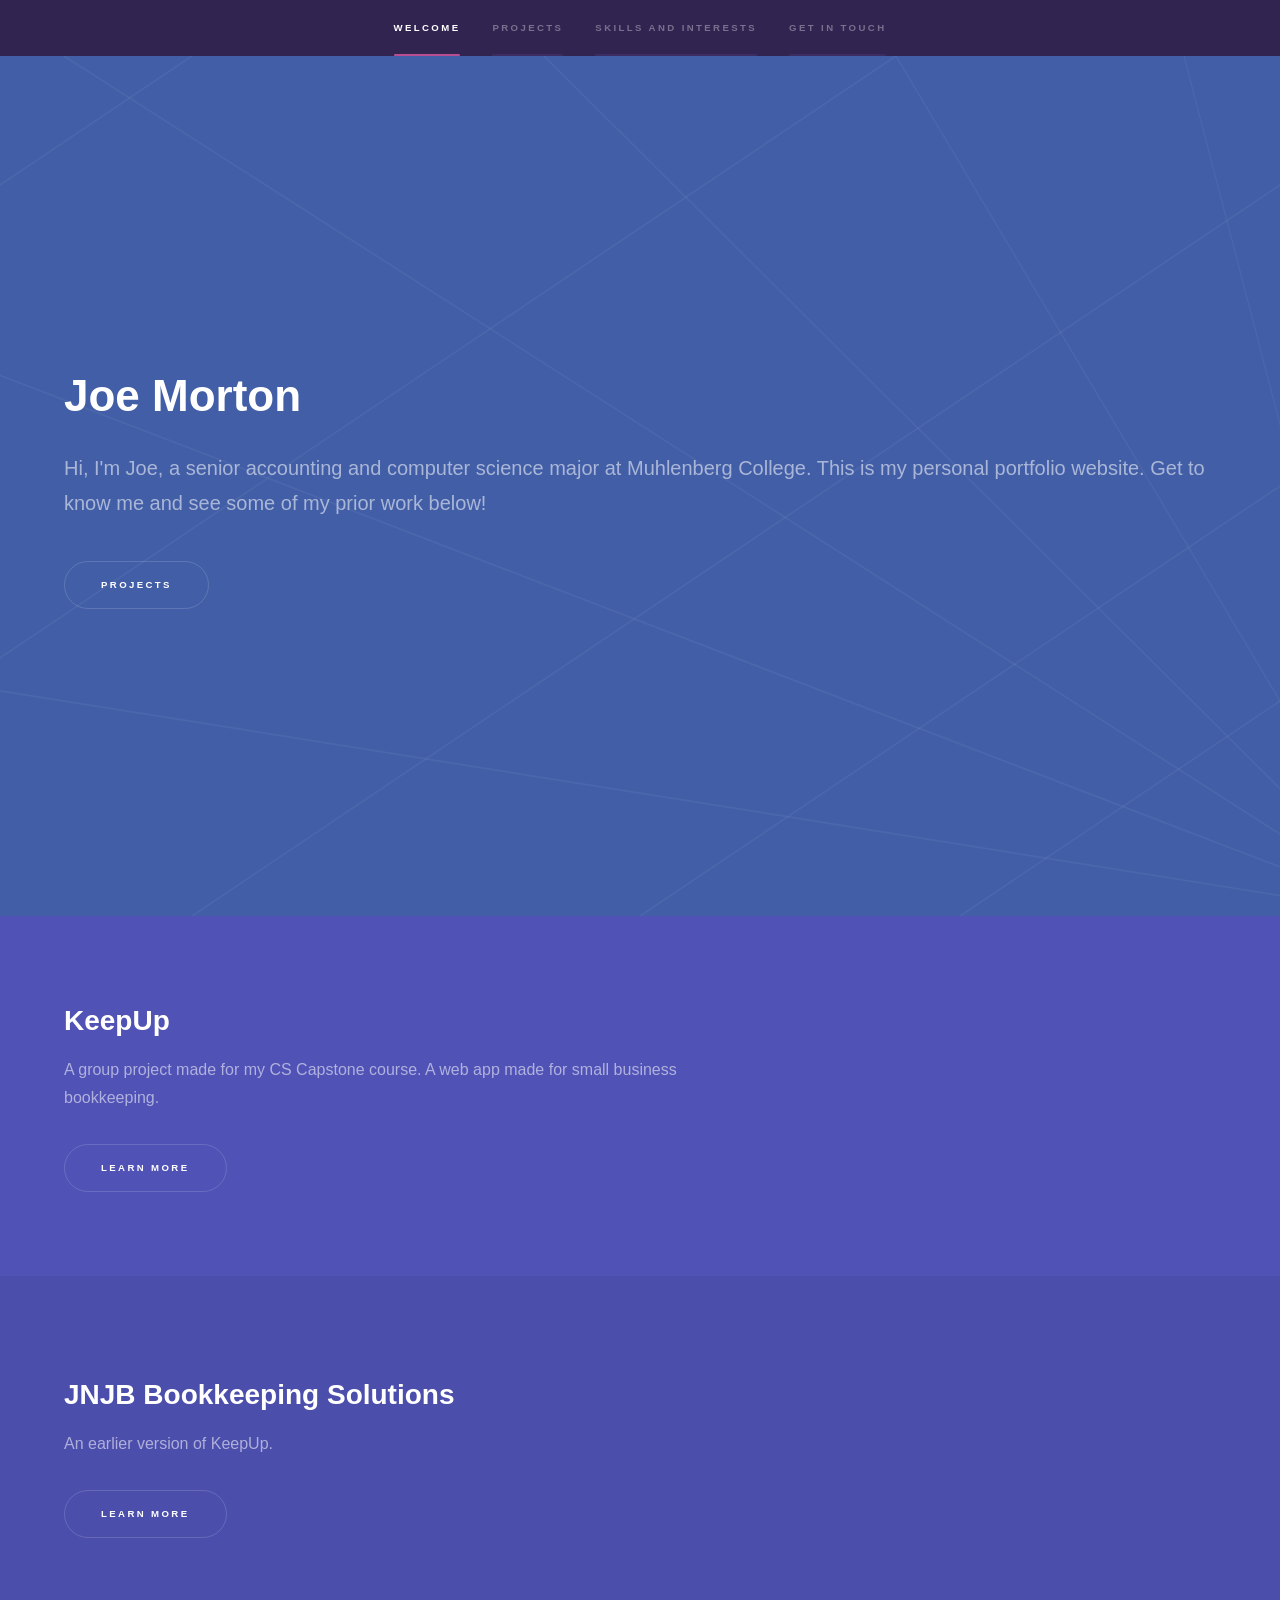
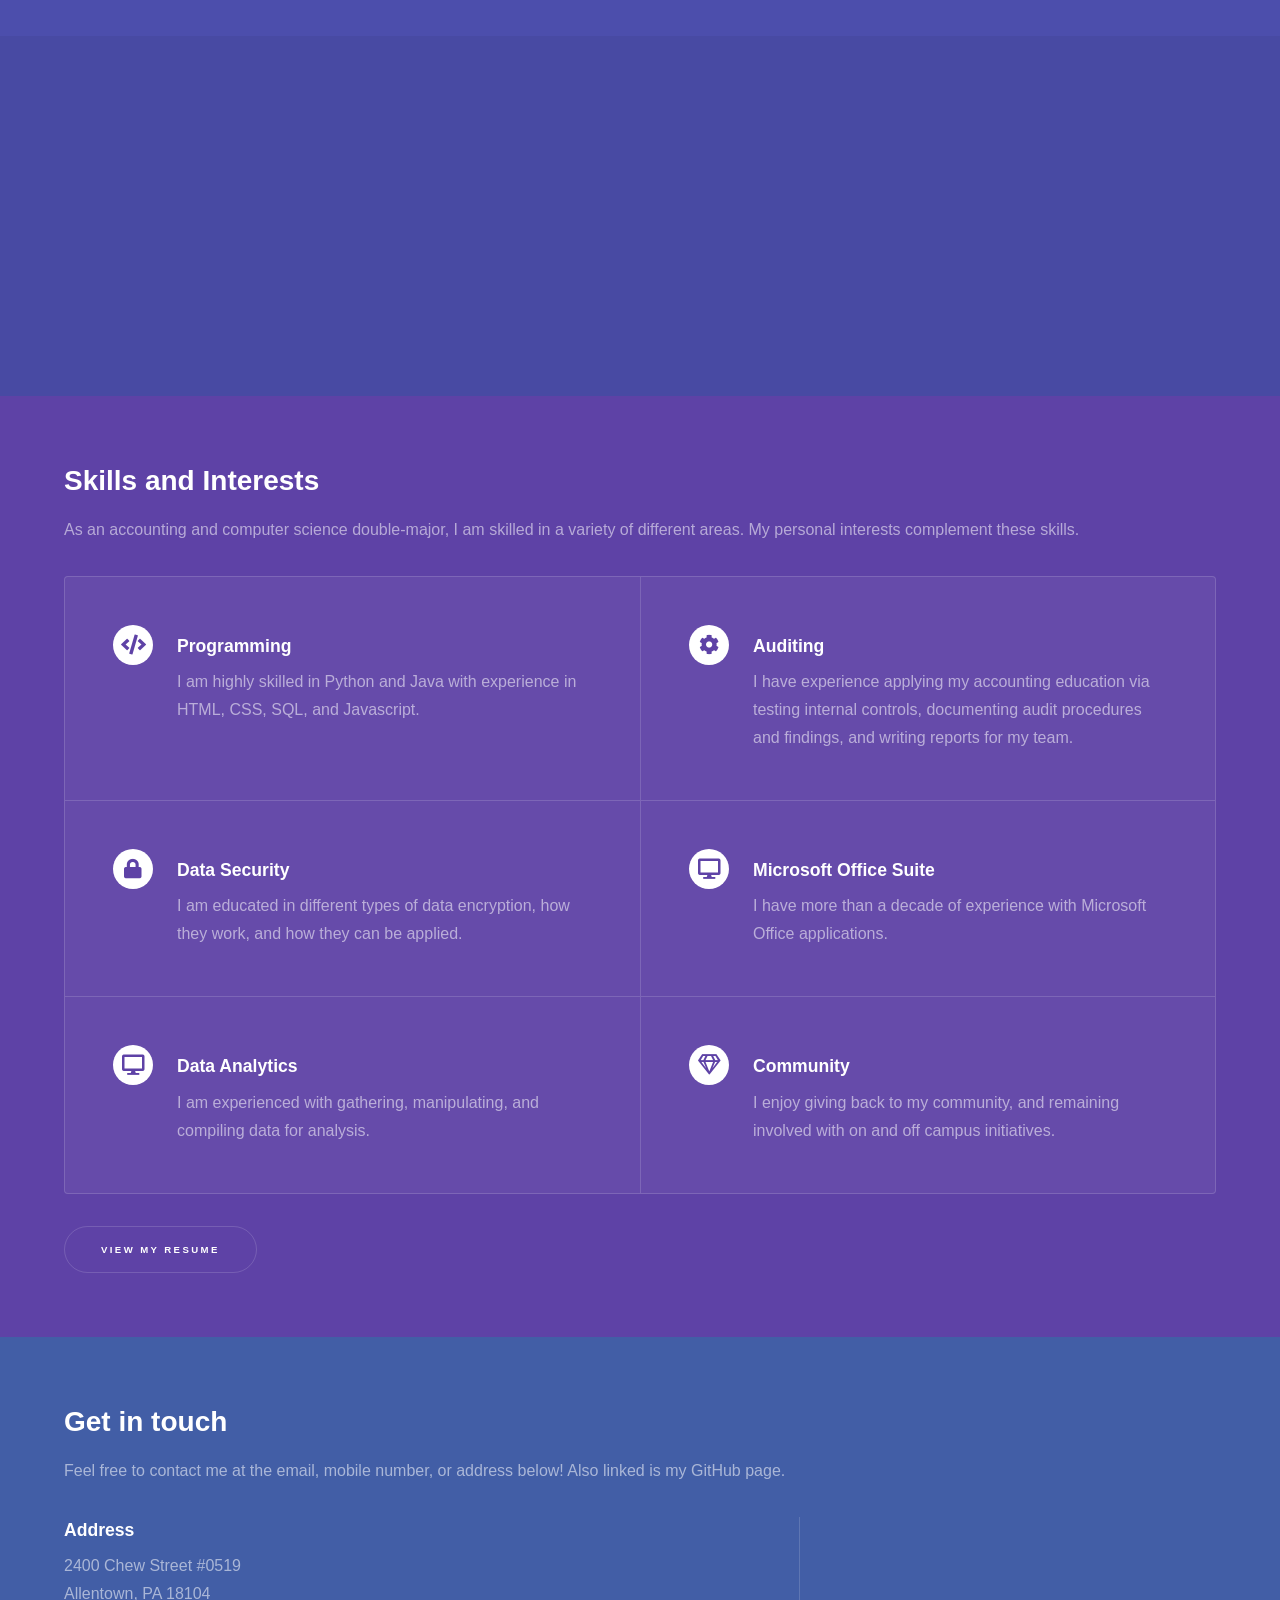
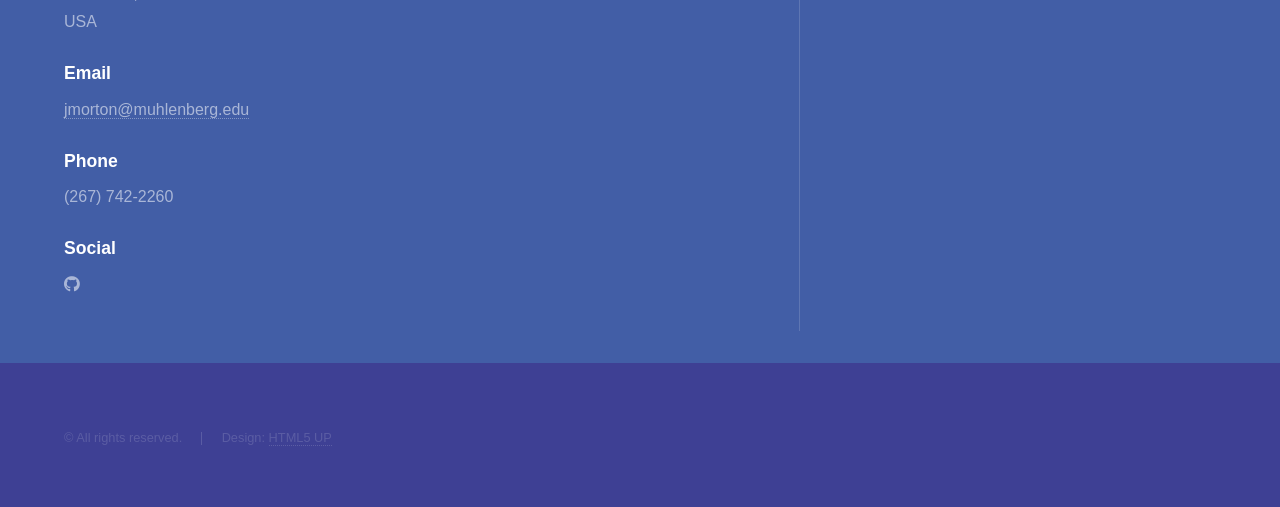
==== commit 8e9abe5d: "Remove bugged LinkedIn link" ====
--- a/html5up-hyperspace/index.html
+++ b/html5up-hyperspace/index.html
@@ -126,7 +126,7 @@
 					<section id="three" class="wrapper style1 fade-up">
 						<div class="inner">
 							<h2>Get in touch</h2>
-							<p>Feel free to contact me at the email, mobile number, or address below! Also linked are my GitHub and LinkedIn pages.</p>
+							<p>Feel free to contact me at the email, mobile number, or address below! Also linked is my GitHub page.</p>
 							<div class="split style1">
 								<section>
 									<ul class="contact">
@@ -138,7 +138,7 @@
 										</li>
 										<li>
 											<h3>Email</h3>
-											<a href="mailto:jmorton@muhlenberg.edu">jmorton@muhlenberg.edu</a>
+											<a href="">jmorton@muhlenberg.edu</a>
 										</li>
 										<li>
 											<h3>Phone</h3>
@@ -148,7 +148,7 @@
 											<h3>Social</h3>
 											<ul class="icons">
 												<li><a href="https://github.com/jmorton071" class="icon brands fa-github"><span class="label">GitHub</span></a></li>
-												<li><a href="www.linkedin.com/in/joe-morton-667a39274" class="icon brands fa-linkedin-in"><span class="label">LinkedIn</span></a></li>
+												<!-- <li><a href="https://www.linkedin.com/in/joe-morton-667a39274" class="icon brands fa-linkedin-in"><span class="label">LinkedIn</span></a></li> -->
 											</ul>
 										</li>
 									</ul>
@@ -178,4 +178,4 @@
 			<script src="assets/js/main.js"></script>
 
 	</body>
-</html>+</html>
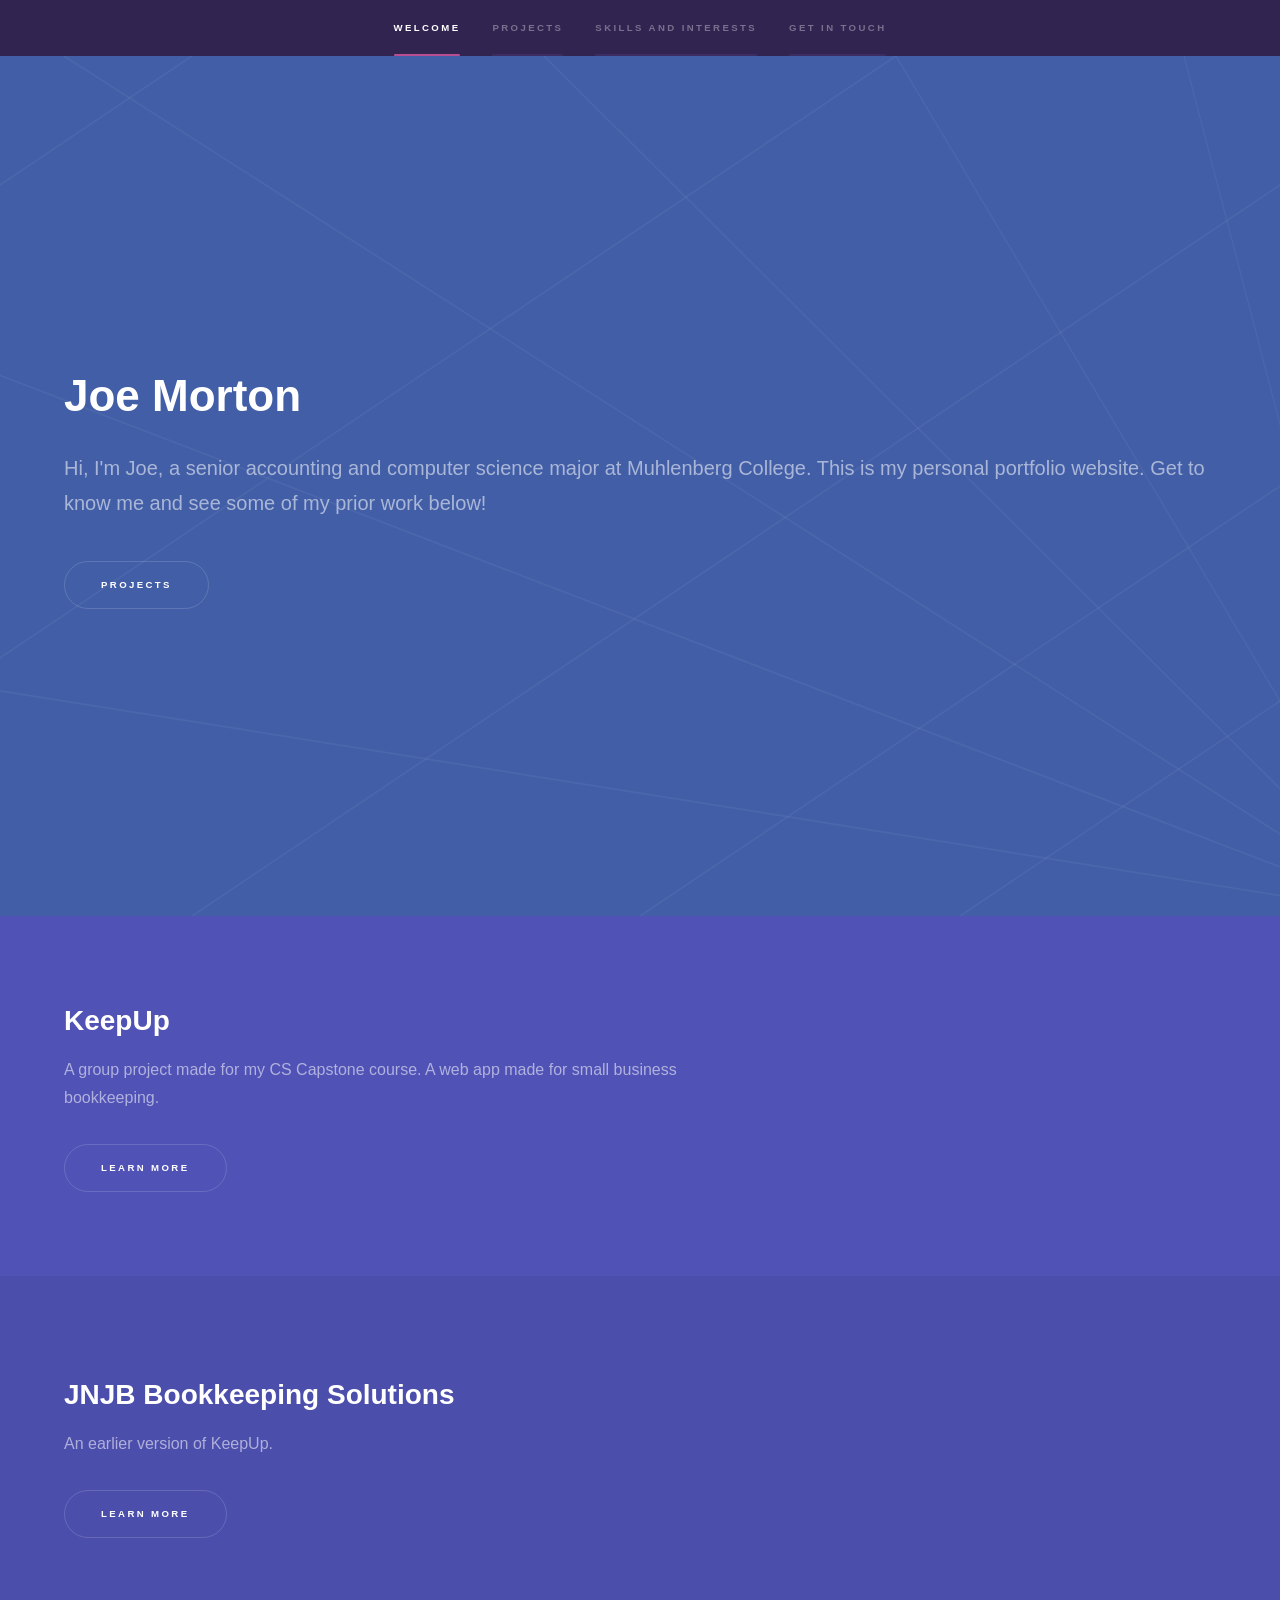
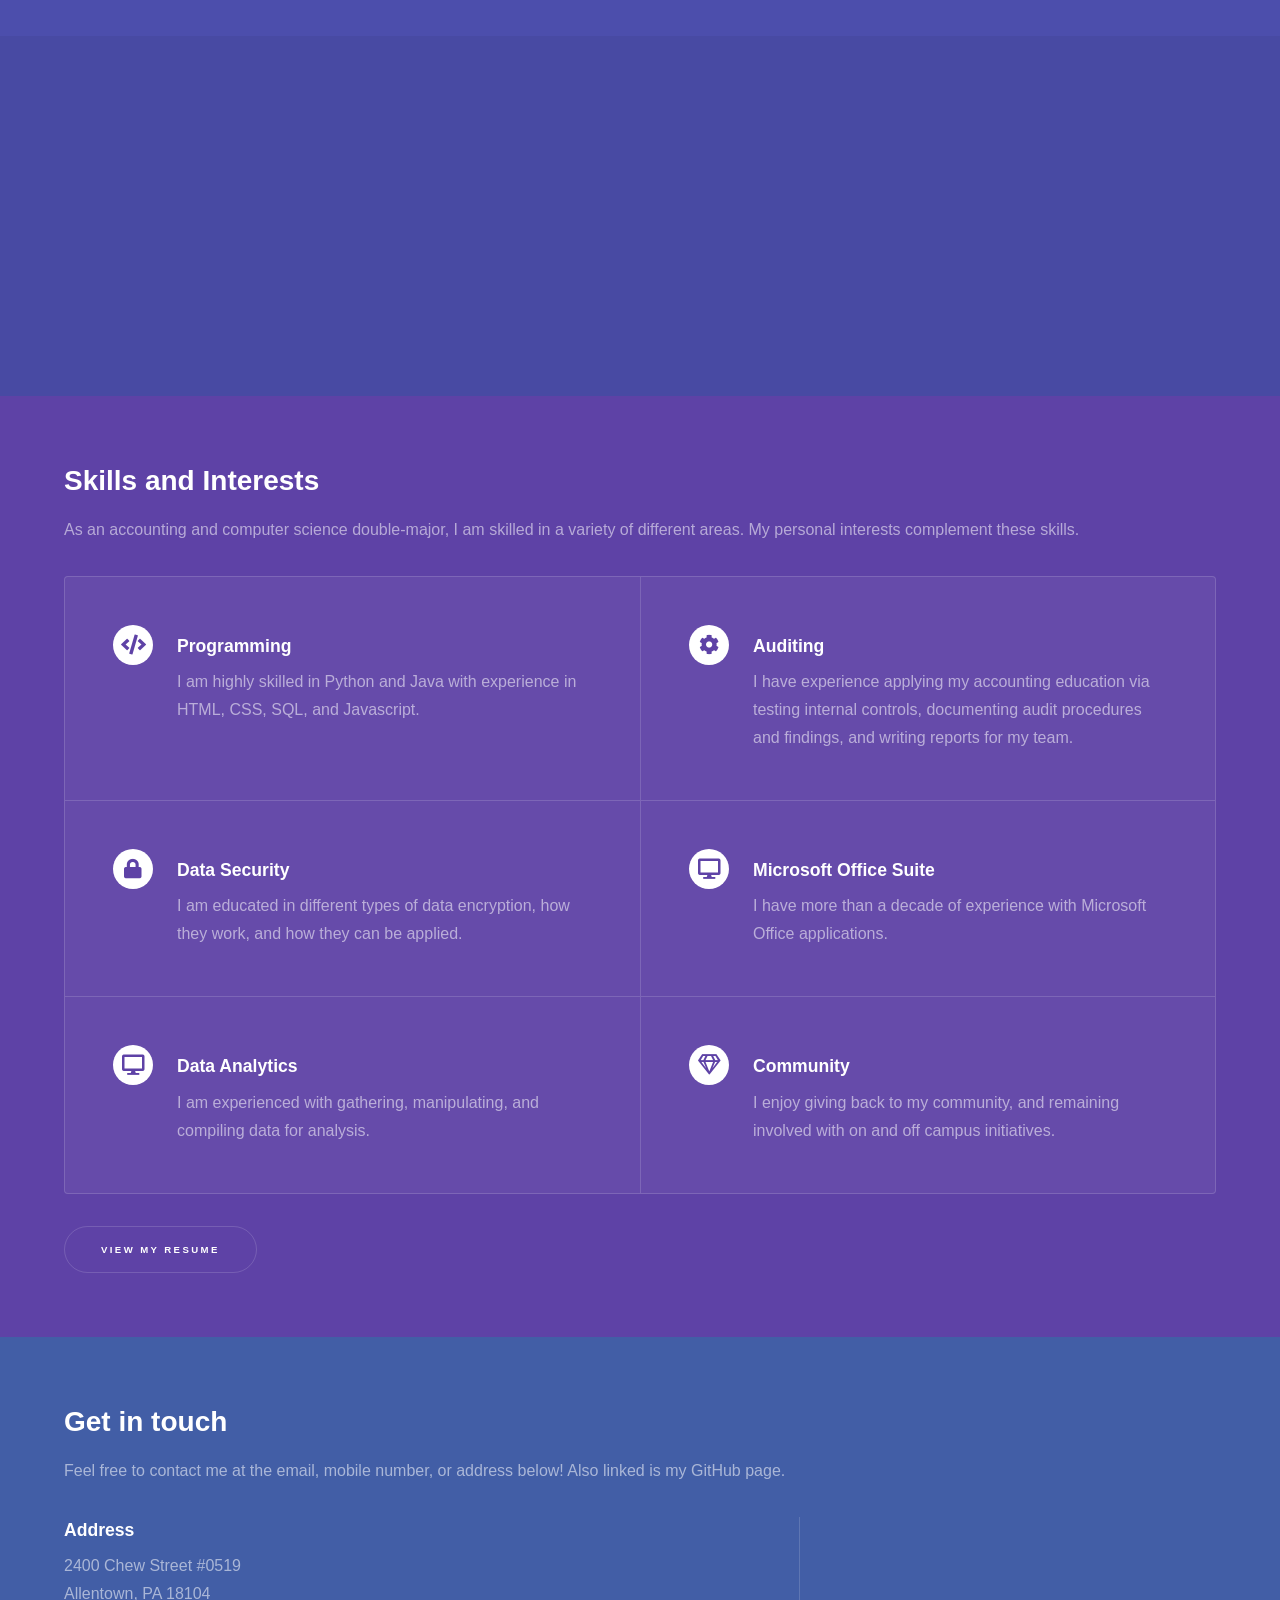
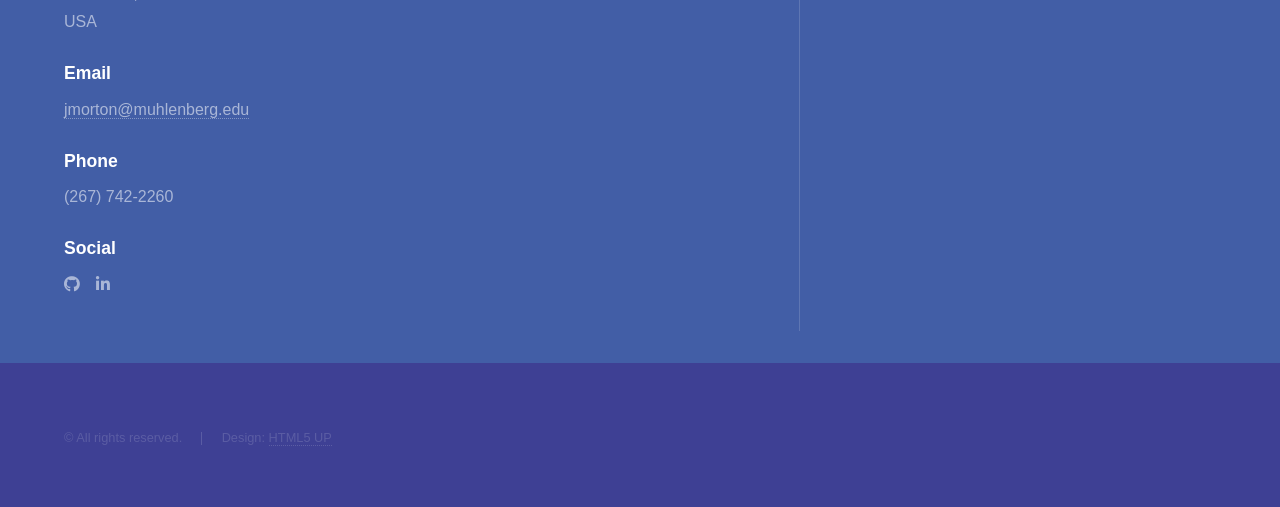
==== commit fc514c43: "Restore link" ====
--- a/html5up-hyperspace/index.html
+++ b/html5up-hyperspace/index.html
@@ -148,7 +148,7 @@
 											<h3>Social</h3>
 											<ul class="icons">
 												<li><a href="https://github.com/jmorton071" class="icon brands fa-github"><span class="label">GitHub</span></a></li>
-												<!-- <li><a href="https://www.linkedin.com/in/joe-morton-667a39274" class="icon brands fa-linkedin-in"><span class="label">LinkedIn</span></a></li> -->
+												<li><a href="https://www.linkedin.com/in/joe-morton-667a39274" class="icon brands fa-linkedin-in"><span class="label">LinkedIn</span></a></li>
 											</ul>
 										</li>
 									</ul>
